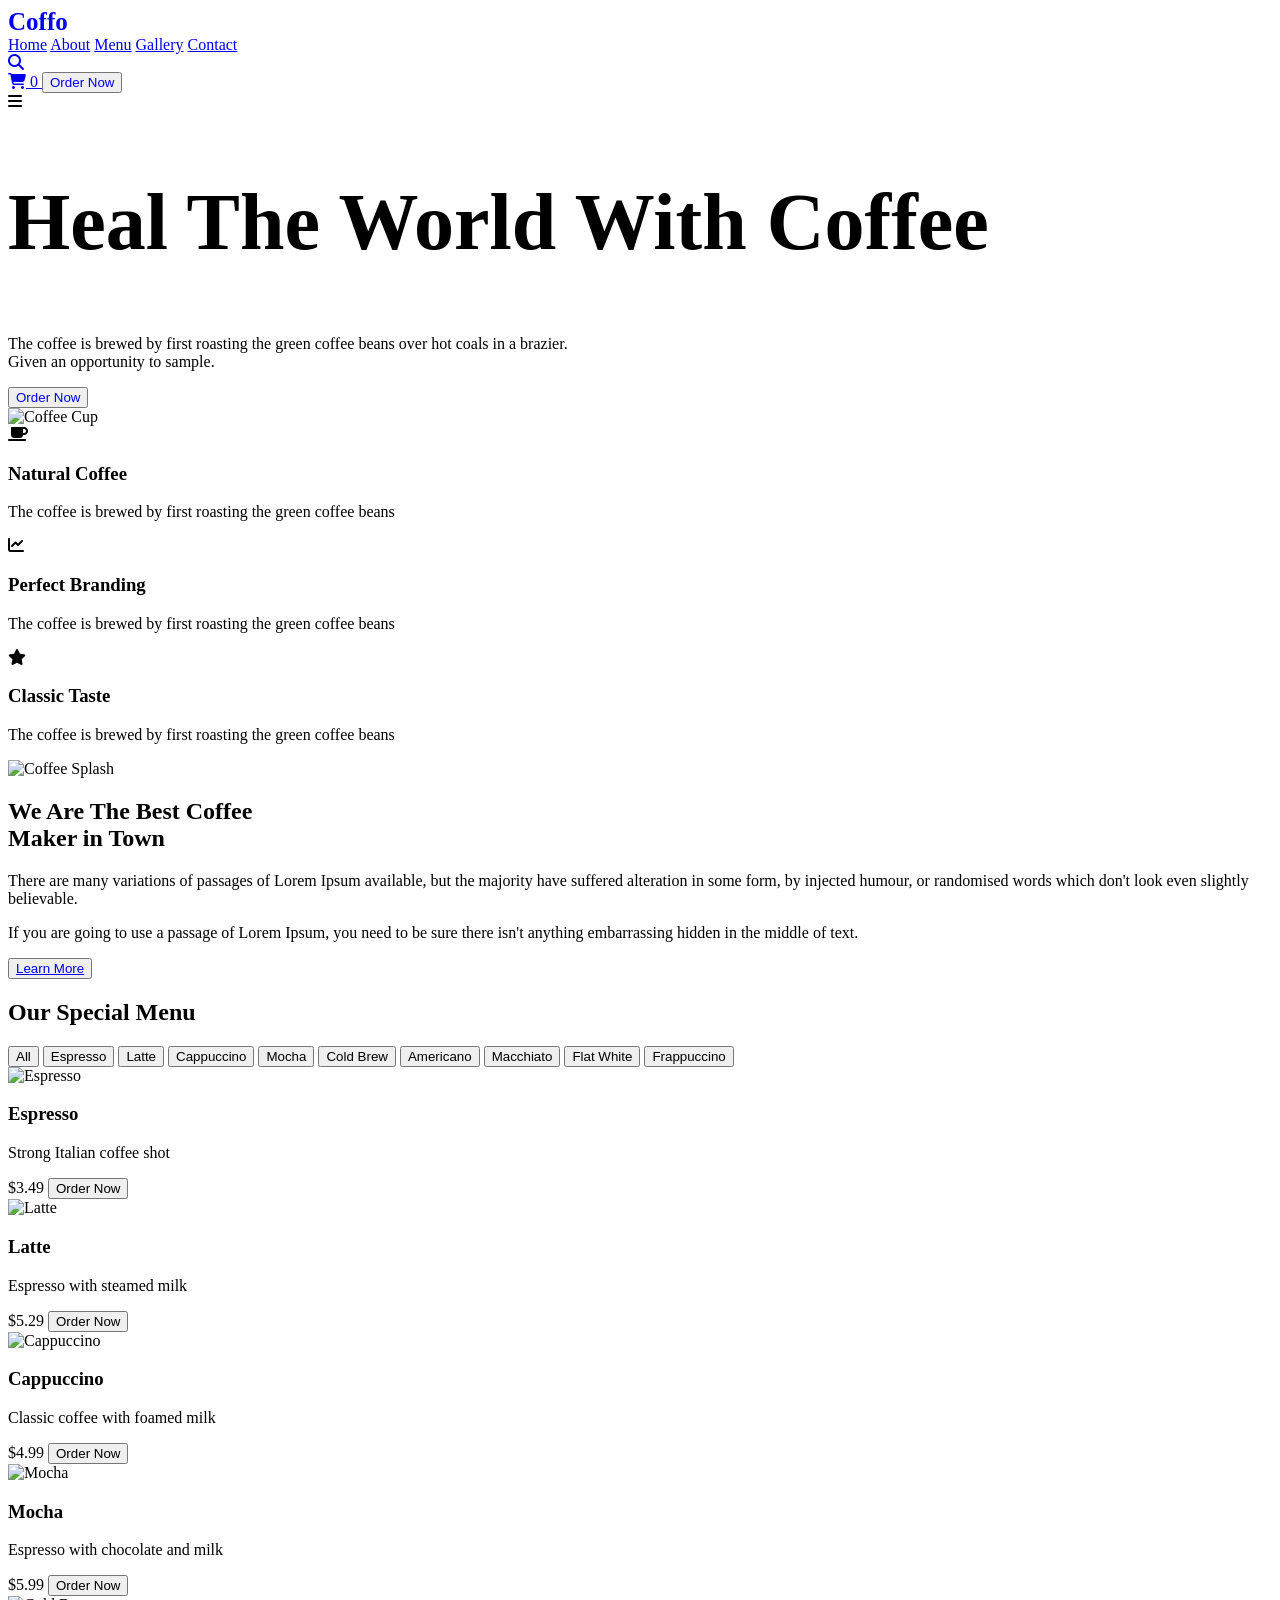
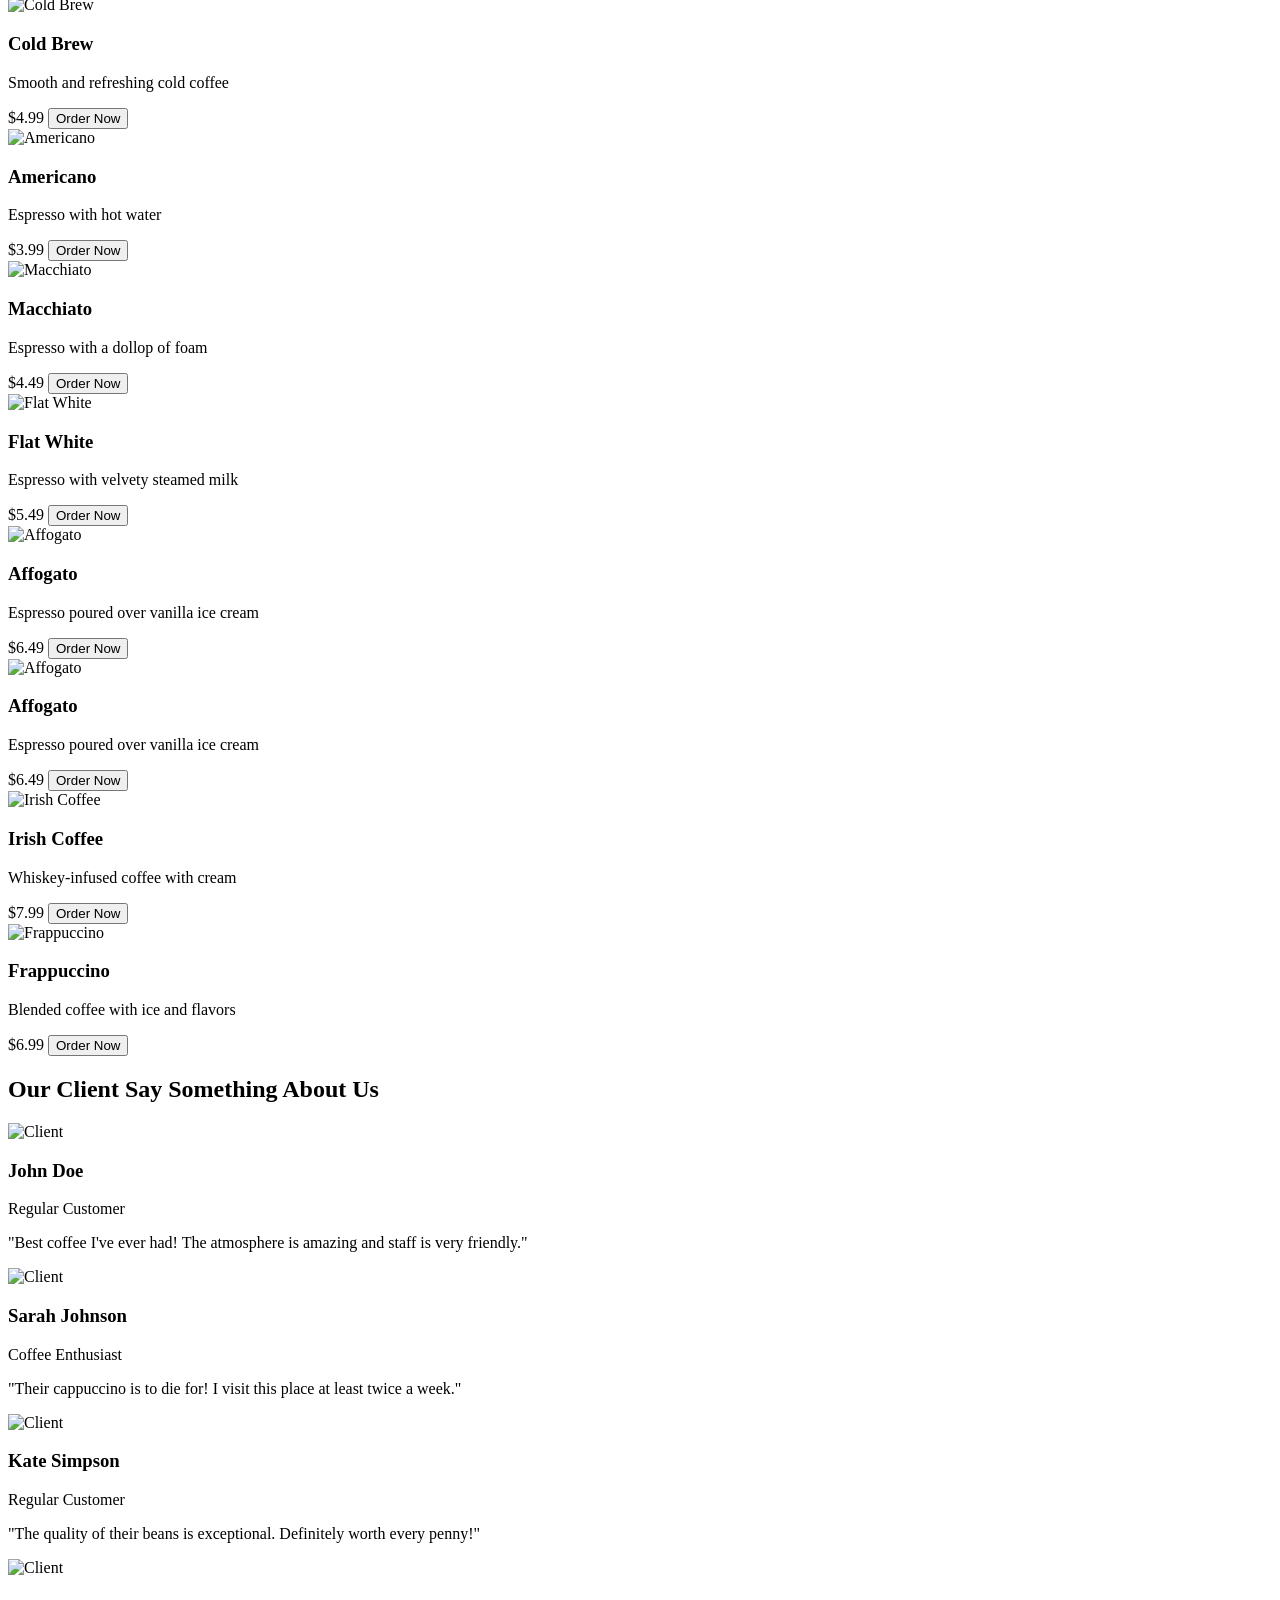
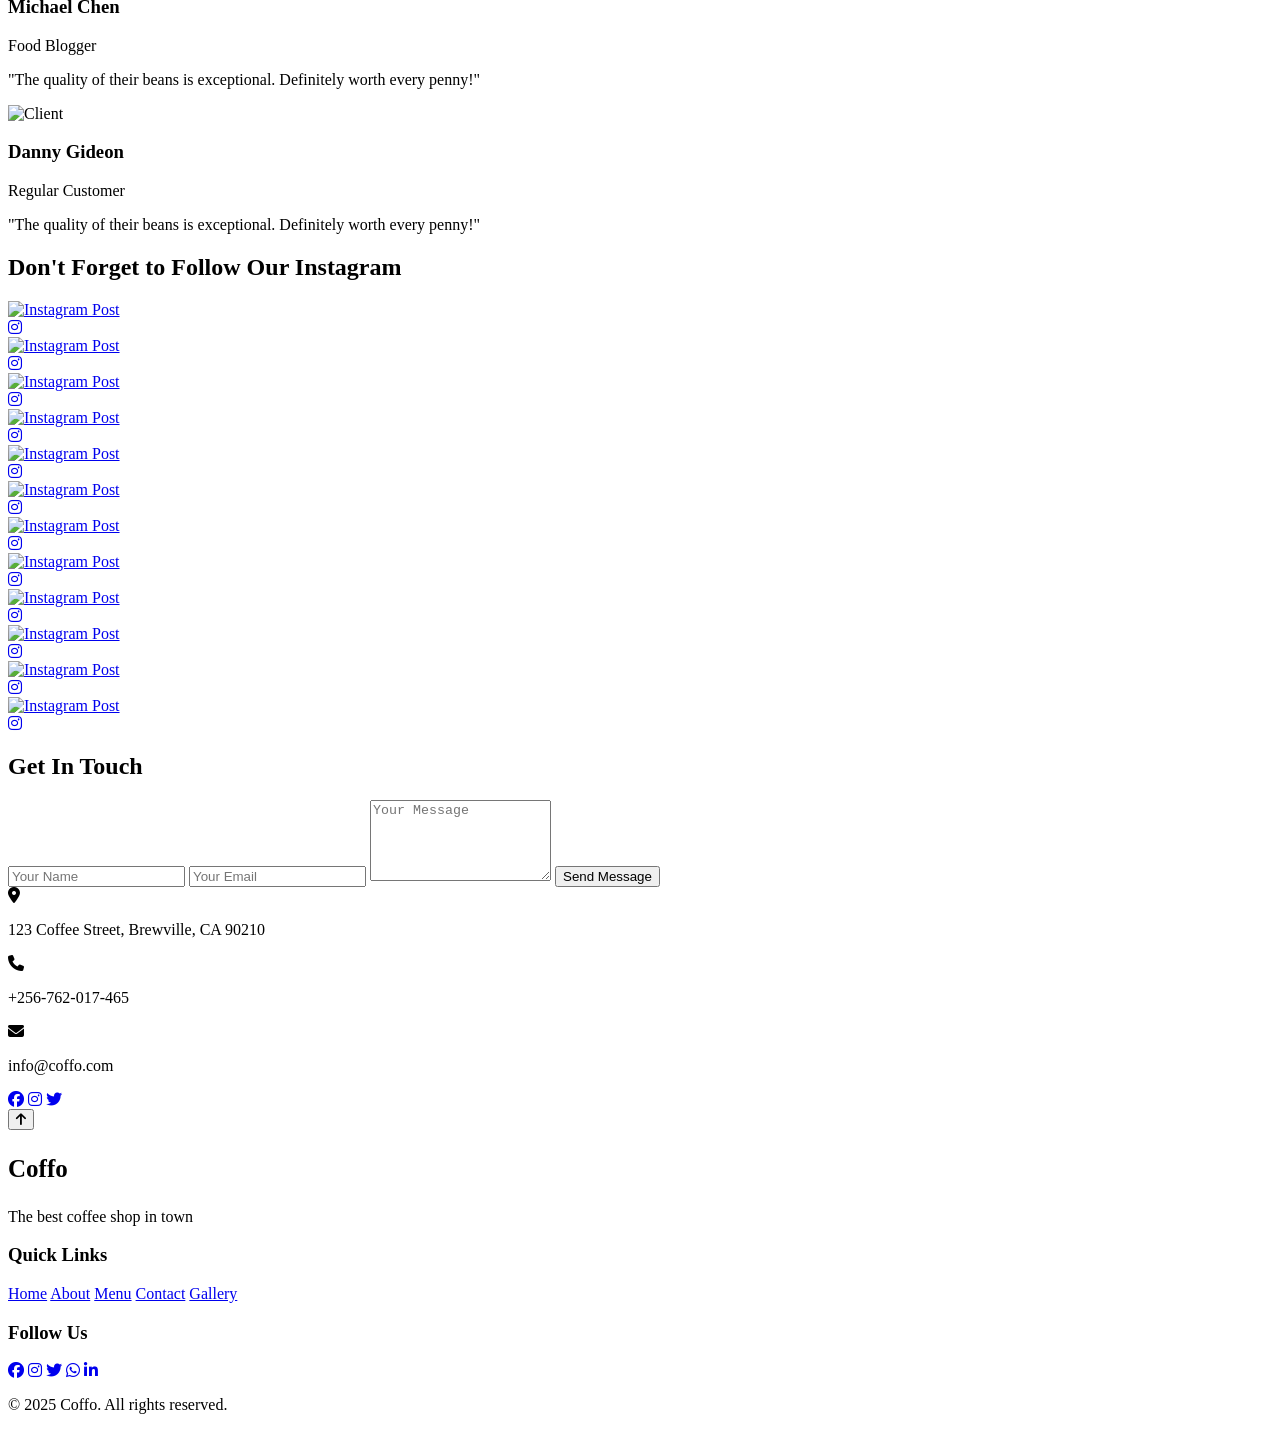
==== index.html @ 62b69f07 "Update Americano image source in index.html" ====
<!DOCTYPE html>
<html lang="en">
<head>
    <meta charset="UTF-8">
    <meta name="viewport" content="width=device-width, initial-scale=1.0">
    <title>Coffo</title>
    
    <!-- main styles -->
    <link rel="stylesheet" href="assets/css/coffee.css">

    <link rel="stylesheet" href="https://cdnjs.cloudflare.com/ajax/libs/font-awesome/6.4.0/css/all.min.css">
</head>
<body>
    <!-- Background Elements -->
    <div class="bg-wrapper">
        <div class="bg-overlay"></div>
        <div class="bg-image"></div>
    </div>

    <!-- Navigation -->
    <nav class="navbar">
        <div class="container">
            <div class="logo" style="color: var(--primary-color);">
                <a href="#home" style="text-decoration: none;"><span style="font-size: 25px; font-weight: bolder;">Coffo</span></a>
              </div>
          <div class="nav-links">
            <a href="#home" class="active">Home</a>
            <a href="about.html">About</a>
            <a href="#menu">Menu</a>
            <a href="gallery.html">Gallery</a>
            <a href="contact.html">Contact</a>
          </div>
          <div class="nav-icons">
            <div class="search-container">
              <input type="text" id="search-input" placeholder="Search coffee..." class="search-input" style="display: none;">
              <a href="#search" id="search-toggle"><i class="fas fa-search"></i></a>
            </div>
            <a href="carts.html" class="cart-icon">
              <i class="fas fa-shopping-cart"></i>
              <span id="cart-count">0</span>
            </a>
            <button><a href="#menu" style="text-decoration: none;">Order Now</a></button>
          </div>
          <div class="mobile-menu-btn">
            <i class="fas fa-bars"></i>
          </div>
        </div>
      </nav>

    <!-- Hero Section -->
    <section class="hero" id="home">
        <div class="container">
            <div class="hero-content">
                <h1 style="font-size: 5rem;"><span>Heal</span> The World With <span>Coffee</span></h1>
                <p>The coffee is brewed by first roasting the green coffee beans over hot coals in a brazier. <br> Given an <span>opportunity </span>to sample.</p>
                <button class="btn-primary"><a href="#menu" style="text-decoration: none;">Order Now</a></button>
            </div>
            <div class="hero-image">
                <img src="assets/img/—Pngtree—spilled coffee_15461506 (1).png" alt="Coffee Cup" class="main-coffee">
                <div class="leaf leaf-1"></div>
                <div class="leaf leaf-2"></div>
            </div>
        </div>
    </section>

    <!-- Features Section -->
    <section class="features">
        <div class="container">
            <div class="feature-grid">
                <div class="feature-card">
                    <div class="icon">
                        <i class="fas fa-coffee"></i>
                    </div>
                    <h3>Natural Coffee</h3>
                    <p>The coffee is brewed by first roasting the green coffee beans</p>
                </div>
                <div class="feature-card">
                    <div class="icon">
                        <i class="fas fa-chart-line"></i>
                    </div>
                    <h3>Perfect Branding</h3>
                    <p>The coffee is brewed by first roasting the green coffee beans</p>
                </div>
                <div class="feature-card">
                    <div class="icon">
                        <i class="fas fa-star"></i>
                    </div>
                    <h3>Classic Taste</h3>
                    <p>The coffee is brewed by first roasting the green coffee beans</p>
                </div>
            </div>
        </div>
    </section>

    <!-- About Section -->
    <section class="about" id="about">
        <div class="container">
            <div class="about-content">
                <div class="about-image">
                    <img src="https://images.unsplash.com/photo-1541167760496-1628856ab772?w=500&auto=format&fit=crop&q=60&ixlib=rb-4.0.3&ixid=M3wxMjA3fDB8MHxzZWFyY2h8MTJ8fGNvZmZlZXxlbnwwfHwwfHx8MA%3D%3D" alt="Coffee Splash" class="coffee-splash">
                </div>
                <div class="about-text">
                    <h2>We Are The <span>Best Coffee</span><br>Maker in Town</h2>
                    <p>There are many variations of passages of Lorem Ipsum available, but the majority have suffered alteration in some form, by injected humour, or randomised words which don't look even slightly believable.</p>
                    <p>If you are going to use a passage of Lorem Ipsum, you need to be sure there isn't anything embarrassing hidden in the middle of text.</p>
                    <button class="btn-primary"><a href="about.html">Learn More</a></button>
                </div>
            </div>
        </div>
    </section>

<!-- Menu Section -->
<section class="menu" id="menu">
    <div class="container">
      <h2>Our Special Menu</h2>
      <!-- Filter Buttons -->
      <div class="filter-buttons">
        <button class="btn-primary active" data-filter="all">All</button>
        <button class="btn-primary" data-filter="espresso">Espresso</button>
        <button class="btn-primary" data-filter="latte">Latte</button>
        <button class="btn-primary" data-filter="cappuccino">Cappuccino</button>
        <button class="btn-primary" data-filter="mocha">Mocha</button>
        <button class="btn-primary" data-filter="cold-brew">Cold Brew</button>
        <button class="btn-primary" data-filter="americano">Americano</button>
        <button class="btn-primary" data-filter="macchiato">Macchiato</button>
        <button class="btn-primary" data-filter="flat-white">Flat White</button>
        <button class="btn-primary" data-filter="frappuccino">Frappuccino</button>
      </div>
      <!-- Menu Grid -->
      <div class="menu-grid">
        <!-- Espresso -->
        <div class="menu-item" data-category="espresso">
          <div class="menu-item-image">
            <img src="https://images.unsplash.com/photo-1572442388796-11668a67e53d?ixlib=rb-4.0.3&ixid=M3wxMjA3fDB8MHxwaG90by1wYWdlfHx8fGVufDB8fHx8fA%3D%3D&auto=format&fit=crop&w=635&q=80" alt="Espresso">
          </div>
          <div class="menu-info">
            <h3>Espresso</h3>
            <p>Strong Italian coffee shot</p>
            <span class="price">$3.49</span>
            <button class="btn-primary order-btn">Order Now</button>
          </div>
        </div>
        <!-- Latte -->
        <div class="menu-item" data-category="latte">
          <div class="menu-item-image">
            <img src="https://images.unsplash.com/photo-1534778101976-62847782c213?ixlib=rb-4.0.3&ixid=M3wxMjA3fDB8MHxwaG90by1wYWdlfHx8fGVufDB8fHx8fA%3D%3D&auto=format&fit=crop&w=687&q=80" alt="Latte">
          </div>
          <div class="menu-info">
            <h3>Latte</h3>
            <p>Espresso with steamed milk</p>
            <span class="price">$5.29</span>
            <button class="btn-primary order-btn">Order Now</button>
          </div>
        </div>
        <!-- Cappuccino -->
        <div class="menu-item" data-category="cappuccino">
          <div class="menu-item-image">
            <img src="https://images.unsplash.com/photo-1514432324607-a09d9b4aefdd?ixlib=rb-4.0.3&ixid=M3wxMjA3fDB8MHxwaG90by1wYWdlfHx8fGVufDB8fHx8fA%3D%3D&auto=format&fit=crop&w=687&q=80" alt="Cappuccino">
          </div>
          <div class="menu-info">
            <h3>Cappuccino</h3>
            <p>Classic coffee with foamed milk</p>
            <span class="price">$4.99</span>
            <button class="btn-primary order-btn">Order Now</button>
          </div>
        </div>
        <!-- Mocha -->
        <div class="menu-item" data-category="mocha">
          <div class="menu-item-image">
            <img src="https://www.espressomykitchen.com/wp-content/uploads/2024/10/espresso-my-kitchen-mexican-mocha-hot-chocolate-1.jpg" alt="Mocha">
          </div>
          <div class="menu-info">
            <h3>Mocha</h3>
            <p>Espresso with chocolate and milk</p>
            <span class="price">$5.99</span>
            <button class="btn-primary order-btn">Order Now</button>
          </div>
        </div>
        <!-- Cold Brew -->
        <div class="menu-item" data-category="cold-brew">
          <div class="menu-item-image">
            <img src="https://missourigirlhome.com/wp-content/uploads/2021/05/homemade-cold-brew-coffee-with-cream.jpg" alt="Cold Brew">
          </div>
          <div class="menu-info">
            <h3>Cold Brew</h3>
            <p>Smooth and refreshing cold coffee</p>
            <span class="price">$4.99</span>
            <button class="btn-primary order-btn">Order Now</button>
          </div>
        </div>
        <!-- Americano -->
        <div class="menu-item" data-category="americano">
          <div class="menu-item-image">
            <img src="https://cafe007.lk/wp-content/uploads/2025/08/americano.jpg" alt="Americano">
          </div>
          <div class="menu-info">
            <h3>Americano</h3>
            <p>Espresso with hot water</p>
            <span class="price">$3.99</span>
            <button class="btn-primary order-btn">Order Now</button>
          </div>
        </div>
        <!-- Macchiato -->
        <div class="menu-item" data-category="macchiato">
          <div class="menu-item-image">
            <img src="https://131580232.cdn6.editmysite.com/uploads/1/3/1/5/131580232/PD6BHKOV5IMVA5RHLPDI4KFP.jpeg" alt="Macchiato">
          </div>
          <div class="menu-info">
            <h3>Macchiato</h3>
            <p>Espresso with a dollop of foam</p>
            <span class="price">$4.49</span>
            <button class="btn-primary order-btn">Order Now</button>
          </div>
        </div>
        <!-- Flat White -->
        <div class="menu-item" data-category="flat-white">
          <div class="menu-item-image">
            <img src="https://images.immediate.co.uk/production/volatile/sites/30/2020/08/flat-white-d8ada0f.jpg" alt="Flat White">
          </div>
          <div class="menu-info">
            <h3>Flat White</h3>
            <p>Espresso with velvety steamed milk</p>
            <span class="price">$5.49</span>
            <button class="btn-primary order-btn">Order Now</button>
          </div>
        </div>
        <!-- Affogato -->
        <div class="menu-item" data-category="frappuccino">
          <div class="menu-item-image">
            <img src="https://www.thespruceeats.com/thmb/5PcCBEaUd1U1eFxfcKKPLVnZzfA=/1500x0/filters:no_upscale():max_bytes(150000):strip_icc()/affogato-4776668-hero-08-40d7a68d12ba46f48eaea3c43aba715c.jpg" alt="Affogato">
          </div>
          <div class="menu-info">
            <h3>Affogato</h3>
            <p>Espresso poured over vanilla ice cream</p>
            <span class="price">$6.49</span>
            <button class="btn-primary order-btn">Order Now</button>
          </div>
        </div>
        <div class="menu-item" data-category="cappuccino">
          <div class="menu-item-image">
            <img src="https://www.thespruceeats.com/thmb/5PcCBEaUd1U1eFxfcKKPLVnZzfA=/1500x0/filters:no_upscale():max_bytes(150000):strip_icc()/affogato-4776668-hero-08-40d7a68d12ba46f48eaea3c43aba715c.jpg" alt="Affogato">
          </div>
          <div class="menu-info">
            <h3>Affogato</h3>
            <p>Espresso poured over vanilla ice cream</p>
            <span class="price">$6.49</span>
            <button class="btn-primary order-btn">Order Now</button>
          </div>
        </div>
        <!-- Irish Coffee -->
        <div class="menu-item" data-category="latte">
          <div class="menu-item-image">
            <img src="https://espressocoffeeguide.com/wp-content/uploads/2022/08/baileys-irish-coffee-500x500.jpg" alt="Irish Coffee">
          </div>
          <div class="menu-info">
            <h3>Irish Coffee</h3>
            <p>Whiskey-infused coffee with cream</p>
            <span class="price">$7.99</span>
            <button class="btn-primary order-btn">Order Now</button>
          </div>
        </div>
        <!-- Frappuccino -->
        <div class="menu-item" data-category="frappuccino">
          <div class="menu-item-image">
            <img src="https://www.coffeefriend.co.uk/app/uploads/2021/01/Frappe-virselis.jpg" alt="Frappuccino">
          </div>
          <div class="menu-info">
            <h3>Frappuccino</h3>
            <p>Blended coffee with ice and flavors</p>
            <span class="price">$6.99</span>
            <button class="btn-primary order-btn">Order Now</button>
          </div>
        </div>
      </div>
    </div>
  </section>

    <!-- Testimonials Section -->
    <section class="testimonials" id="testimonials">
        <div class="container">
            <h2>Our Client Say Something About Us</h2>
            <div class="testimonial-slider">
                <div class="testimonial-card">
                    <img src="https://randomuser.me/api/portraits/men/1.jpg" alt="Client">
                    <h3>John Doe</h3>
                    <p class="role">Regular Customer</p>
                    <p class="review">"Best coffee I've ever had! The atmosphere is amazing and staff is very friendly."</p>
                </div>
                <div class="testimonial-card">
                    <img src="https://randomuser.me/api/portraits/women/1.jpg" alt="Client">
                    <h3>Sarah Johnson</h3>
                    <p class="role">Coffee Enthusiast</p>
                    <p class="review">"Their cappuccino is to die for! I visit this place at least twice a week."</p>
                </div>
                <div class="testimonial-card">
                    <img src="assets/img/Download_premium_png_of_PNG_Young_black_business_woman_photo_photography_electronics_by_Ratcharin_Noiruksa_about_png__face__person__laptop__and_adult_14720696-removebg-preview.png" alt="Client">
                    <h3>Kate Simpson</h3>
                    <p class="role">Regular Customer</p>
                    <p class="review">"The quality of their beans is exceptional. Definitely worth every penny!"</p>
                </div>
                <div class="testimonial-card">
                    <img src="https://randomuser.me/api/portraits/men/2.jpg" alt="Client">
                    <h3>Michael Chen</h3>
                    <p class="role">Food Blogger</p>
                    <p class="review">"The quality of their beans is exceptional. Definitely worth every penny!"</p>
                </div>
                <div class="testimonial-card">
                    <img src="https://randomuser.me/api/portraits/men/2.jpg" alt="Client">
                    <h3>Danny Gideon</h3>
                    <p class="role">Regular Customer</p>
                    <p class="review">"The quality of their beans is exceptional. Definitely worth every penny!"</p>
                </div>
            </div>
            <div class="testimonial-dots">
                <span class="dot active"></span>
                <span class="dot"></span>
                <span class="dot"></span>
            </div>
        </div>
    </section>

    <!-- Instagram Feed -->
    <section class="instagram" id="gallery">
        <div class="container">
            <h2>Don't Forget to Follow Our Instagram</h2>
            <div class="parent">
                <a href="#" class="instagram-item">
                    <img src="https://images.unsplash.com/photo-1442512595331-e89e73853f31?ixlib=rb-4.0.3&ixid=M3wxMjA3fDB8MHxwaG90by1wYWdlfHx8fGVufDB8fHx8fA%3D%3D&auto=format&fit=crop&w=1470&q=80" alt="Instagram Post">
                    <div class="overlay">
                        <i class="fab fa-instagram"></i>
                    </div>
                </a>
                <a href="#" class="instagram-item">
                    <img src="https://images.unsplash.com/photo-1498804103079-a6351b050096?ixlib=rb-4.0.3&ixid=M3wxMjA3fDB8MHxwaG90by1wYWdlfHx8fGVufDB8fHx8fA%3D%3D&auto=format&fit=crop&w=687&q=80" alt="Instagram Post">
                    <div class="overlay">
                        <i class="fab fa-instagram"></i>
                    </div>
                </a>
                <a href="#" class="instagram-item">
                    <img src="https://images.unsplash.com/photo-1498804103079-a6351b050096?ixlib=rb-4.0.3&ixid=M3wxMjA3fDB8MHxwaG90by1wYWdlfHx8fGVufDB8fHx8fA%3D%3D&auto=format&fit=crop&w=687&q=80" alt="Instagram Post">
                    <div class="overlay">
                        <i class="fab fa-instagram"></i>
                    </div>
                </a>
                <a href="#" class="instagram-item">
                    <img src="https://images.unsplash.com/photo-1498804103079-a6351b050096?ixlib=rb-4.0.3&ixid=M3wxMjA3fDB8MHxwaG90by1wYWdlfHx8fGVufDB8fHx8fA%3D%3D&auto=format&fit=crop&w=687&q=80" alt="Instagram Post">
                    <div class="overlay">
                        <i class="fab fa-instagram"></i>
                    </div>
                </a>
                <a href="#" class="instagram-item">
                    <img src="https://images.unsplash.com/photo-1509042239860-f550ce710b93?ixlib=rb-4.0.3&ixid=M3wxMjA3fDB8MHxwaG90by1wYWdlfHx8fGVufDB8fHx8fA%3D%3D&auto=format&fit=crop&w=687&q=80" alt="Instagram Post">
                    <div class="overlay">
                        <i class="fab fa-instagram"></i>
                    </div>
                </a>
                <a href="#" class="instagram-item">
                    <img src="https://images.unsplash.com/photo-1511537190424-bbbab87ac5eb?ixlib=rb-4.0.3&ixid=M3wxMjA3fDB8MHxwaG90by1wYWdlfHx8fGVufDB8fHx8fA%3D%3D&auto=format&fit=crop&w=1470&q=80" alt="Instagram Post">
                    <div class="overlay">
                        <i class="fab fa-instagram"></i>
                    </div>
                </a>
                <a href="#" class="instagram-item">
                    <img src="https://images.unsplash.com/photo-1501747315-124a0eaca060?ixlib=rb-4.0.3&ixid=M3wxMjA3fDB8MHxwaG90by1wYWdlfHx8fGVufDB8fHx8fA%3D%3D&auto=format&fit=crop&w=687&q=80" alt="Instagram Post">
                    <div class="overlay">
                        <i class="fab fa-instagram"></i>
                    </div>
                </a>
                <a href="#" class="instagram-item">
                    <img src="https://images.unsplash.com/photo-1501747315-124a0eaca060?ixlib=rb-4.0.3&ixid=M3wxMjA3fDB8MHxwaG90by1wYWdlfHx8fGVufDB8fHx8fA%3D%3D&auto=format&fit=crop&w=687&q=80" alt="Instagram Post">
                    <div class="overlay">
                        <i class="fab fa-instagram"></i>
                    </div>
                </a>
                <a href="#" class="instagram-item">
                    <img src="https://images.unsplash.com/photo-1501747315-124a0eaca060?ixlib=rb-4.0.3&ixid=M3wxMjA3fDB8MHxwaG90by1wYWdlfHx8fGVufDB8fHx8fA%3D%3D&auto=format&fit=crop&w=687&q=80" alt="Instagram Post">
                    <div class="overlay">
                        <i class="fab fa-instagram"></i>
                    </div>
                </a>
                <a href="#" class="instagram-item">
                    <img src="https://images.unsplash.com/photo-1501747315-124a0eaca060?ixlib=rb-4.0.3&ixid=M3wxMjA3fDB8MHxwaG90by1wYWdlfHx8fGVufDB8fHx8fA%3D%3D&auto=format&fit=crop&w=687&q=80" alt="Instagram Post">
                    <div class="overlay">
                        <i class="fab fa-instagram"></i>
                    </div>
                </a>
                <a href="#" class="instagram-item">
                    <img src="https://images.unsplash.com/photo-1495474472287-4d71bcdd2085?ixlib=rb-4.0.3&ixid=M3wxMjA3fDB8MHxwaG90by1wYWdlfHx8fGVufDB8fHx8fA%3D%3D&auto=format&fit=crop&w=1470&q=80" alt="Instagram Post">
                    <div class="overlay">
                        <i class="fab fa-instagram"></i>
                    </div>
                </a>
                <a href="#" class="instagram-item">
                    <img src="https://images.unsplash.com/photo-1495474472287-4d71bcdd2085?ixlib=rb-4.0.3&ixid=M3wxMjA3fDB8MHxwaG90by1wYWdlfHx8fGVufDB8fHx8fA%3D%3D&auto=format&fit=crop&w=1470&q=80" alt="Instagram Post">
                    <div class="overlay">
                        <i class="fab fa-instagram"></i>
                    </div>
                </a>
            </div>
        </div>
    </section>

    <!-- Contact Section -->
    <section class="contact" id="contact">
        <div class="container">
            <h2>Get In Touch</h2>
            <div class="contact-content">
                <div class="contact-form">
                    <form>
                        <input type="text" placeholder="Your Name" required>
                        <input type="email" placeholder="Your Email" required>
                        <textarea placeholder="Your Message" rows="5" required></textarea>
                        <button type="submit" class="btn-primary">Send Message</button>
                    </form>
                </div>
                <div class="contact-info">
                    <div class="info-item">
                        <i class="fas fa-map-marker-alt"></i>
                        <p>123 Coffee Street, Brewville, CA 90210</p>
                    </div>
                    <div class="info-item">
                        <i class="fas fa-phone"></i>
                        <p>+256-762-017-465</p>
                    </div>
                    <div class="info-item">
                        <i class="fas fa-envelope"></i>
                        <p>info@coffo.com</p>
                    </div>
                    <div class="social-links">
                        <a href="#"><i class="fab fa-facebook"></i></a>
                        <a href="#"><i class="fab fa-instagram"></i></a>
                        <a href="#"><i class="fab fa-twitter"></i></a>
                    </div>
                </div>
            </div>
        </div>
    </section>

    <!-- Go to Top Button -->
    <button id="go-to-top" title="Go to top">
    <i class="fas fa-arrow-up"></i>
    </button>

    <!-- Footer -->
    <footer class="footer">
        <div class="container">
            <div class="footer-content">
                <div class="footer-logo">
                    <p style="font-size: 25px; font-weight: 700;"><span>Coffo</span></p>
                    <p>The best coffee shop in town</p>
                </div>
                <div class="footer-links">
                    <h3>Quick Links</h3>
                    <a href="#home">Home</a>
                    <a href="about.html">About</a>
                    <a href="#menu">Menu</a>
                    <a href="contact.html">Contact</a>
                    <a href="gallery.html">Gallery</a>
                </div>
                <div class="footer-social">
                    <h3>Follow Us</h3>
                    <div class="social-icons">
                      <a href="#"><i class="fab fa-facebook"></i></a>
                      <a href="#"><i class="fab fa-instagram"></i></a>
                      <a href="#"><i class="fab fa-twitter"></i></a>
                      <a href="#"><i class="fab fa-whatsapp"></i></a>
                      <a href="#"><i class="fab fa-linkedin-in"></i></a>
                    </div>
                </div>
            </div>
            <div class="footer-bottom">
                <p>&copy; 2025 Coffo. All rights reserved.</p>
            </div>
        </div>
    </footer>

<script src="assets/js/coffee.js"></script>
</body>
</html>
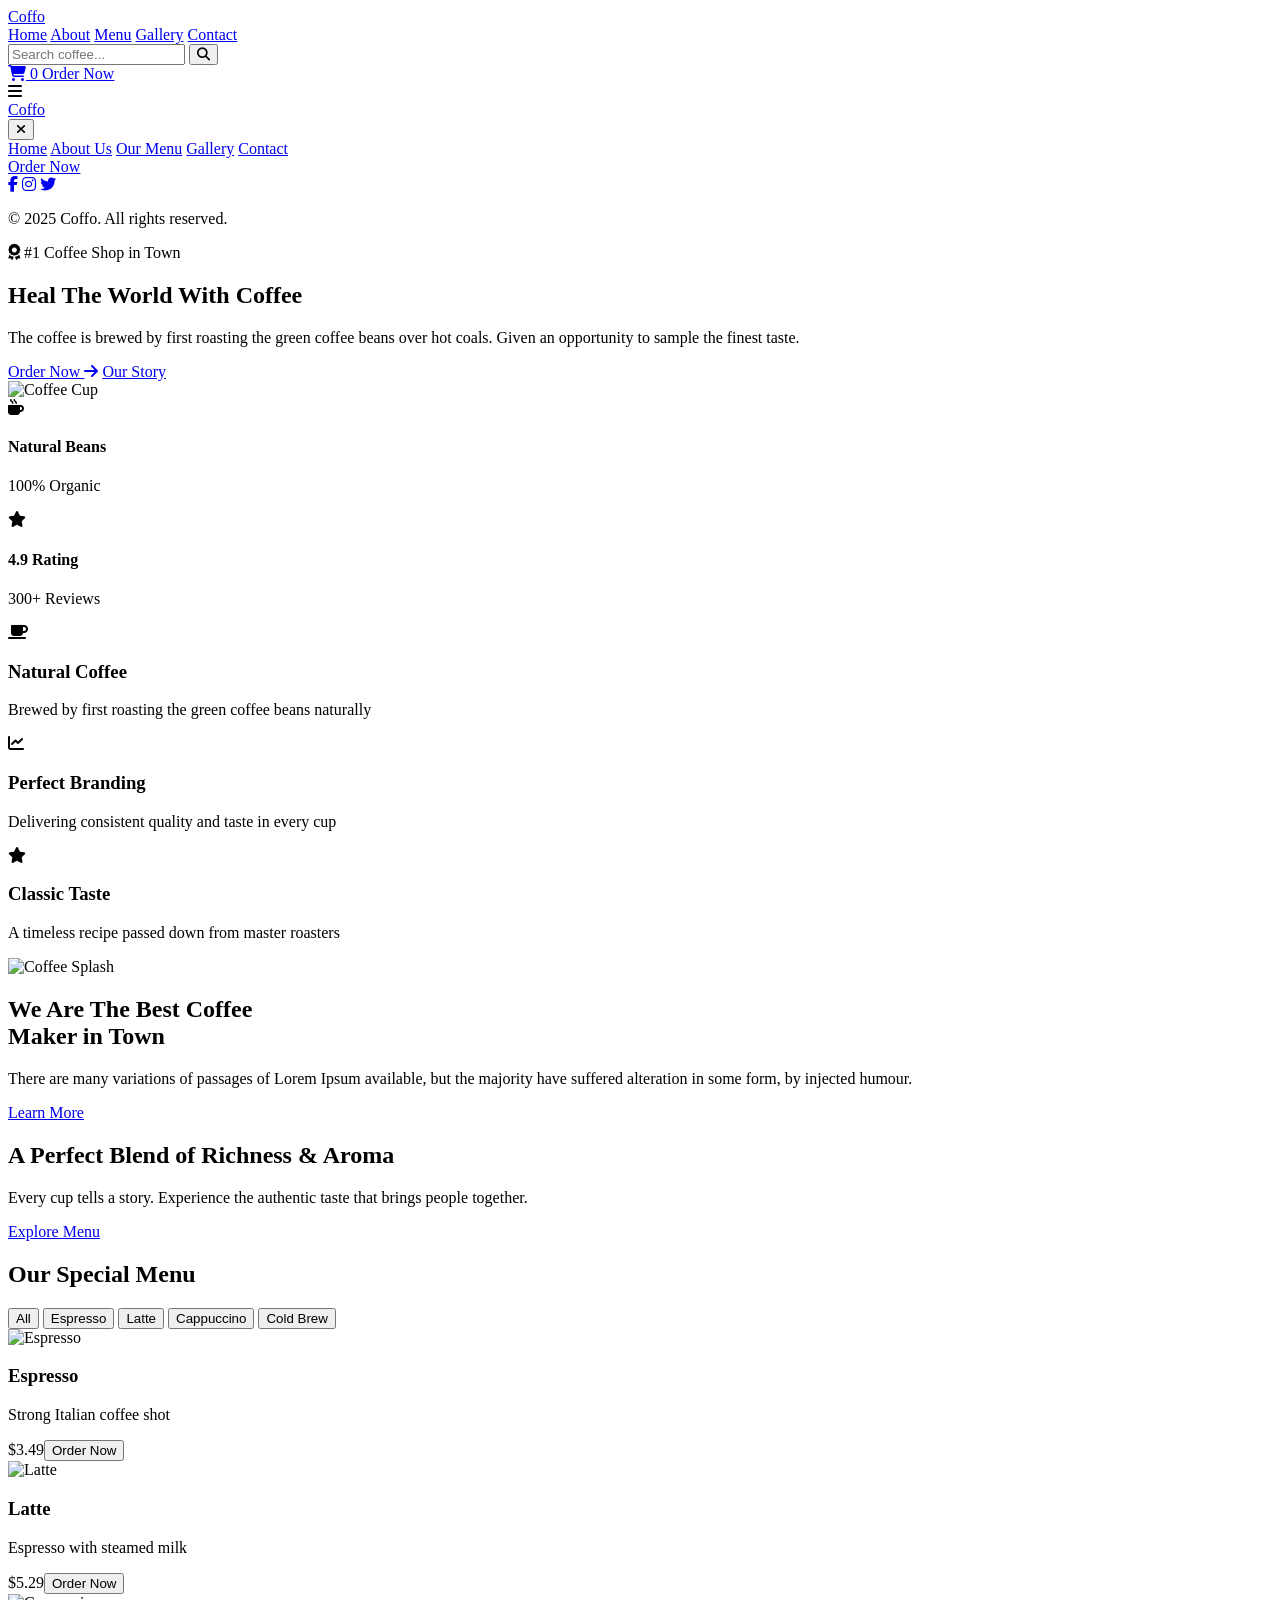
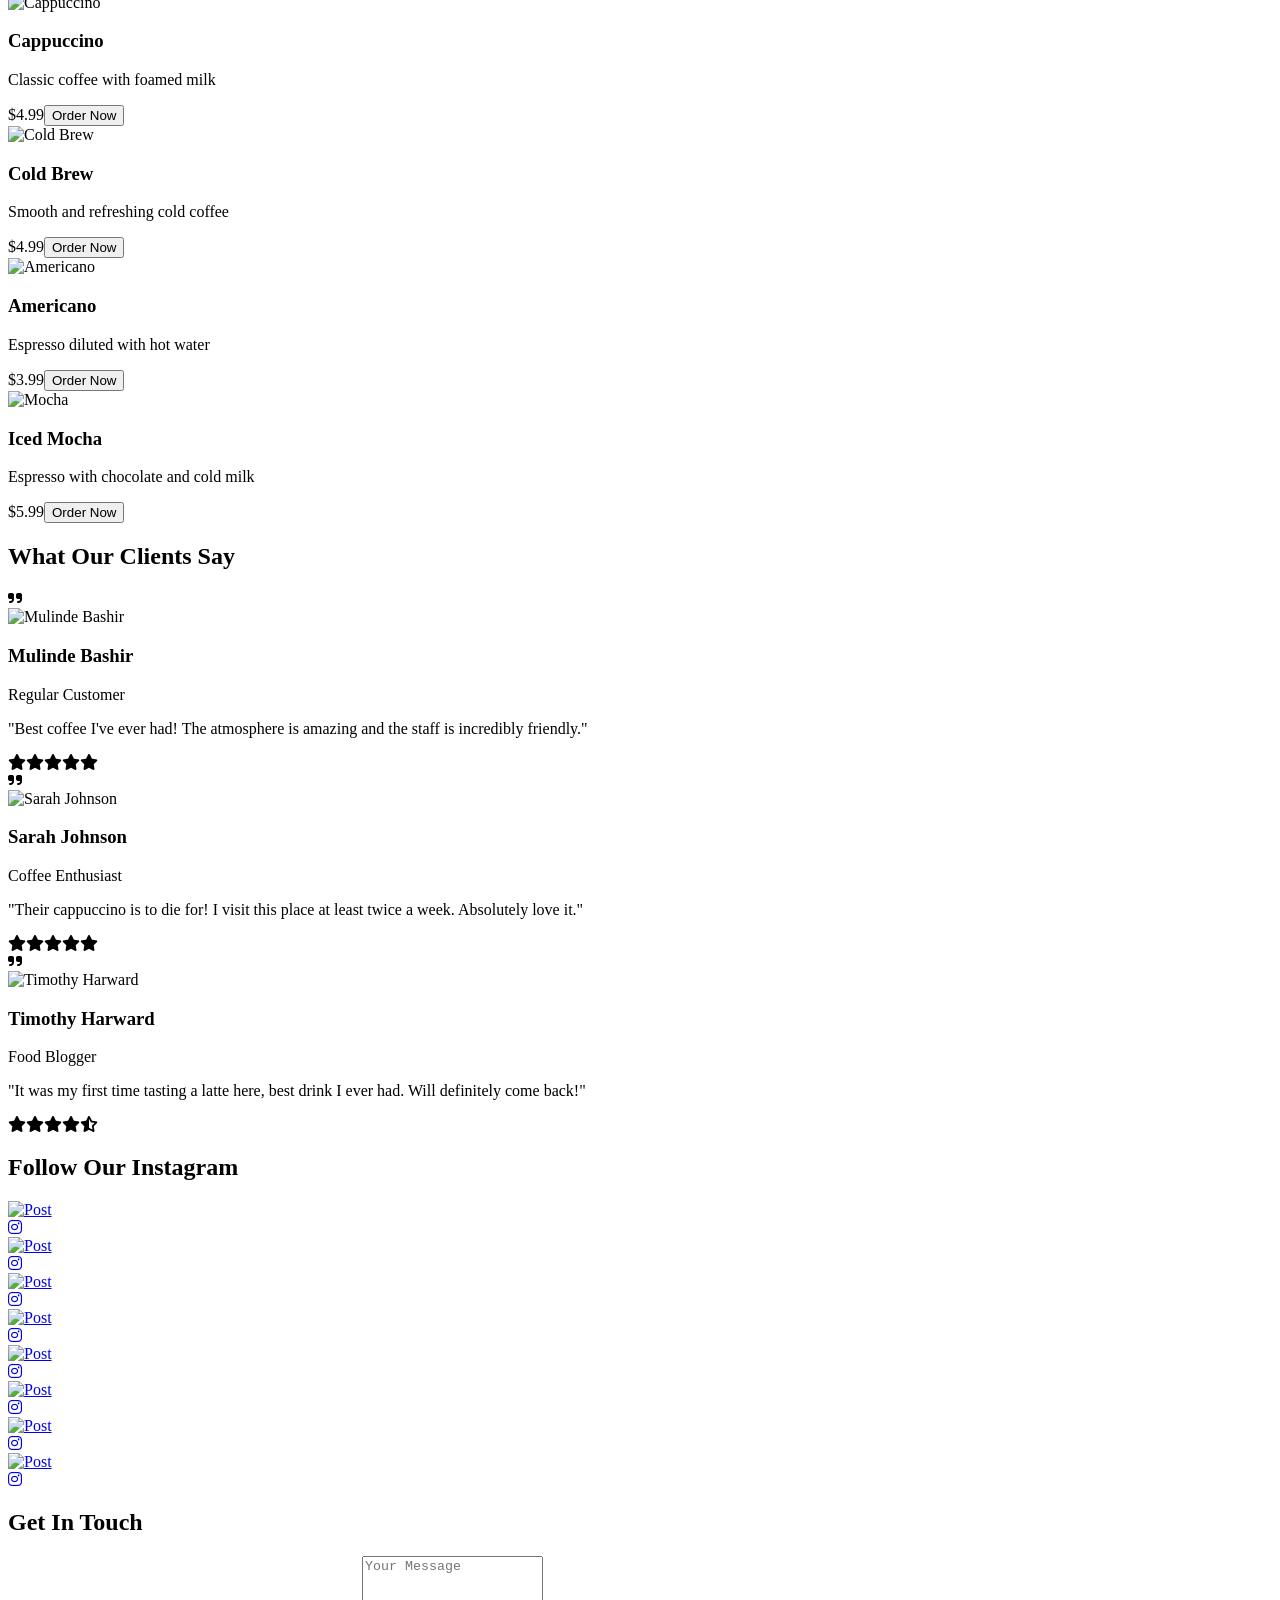
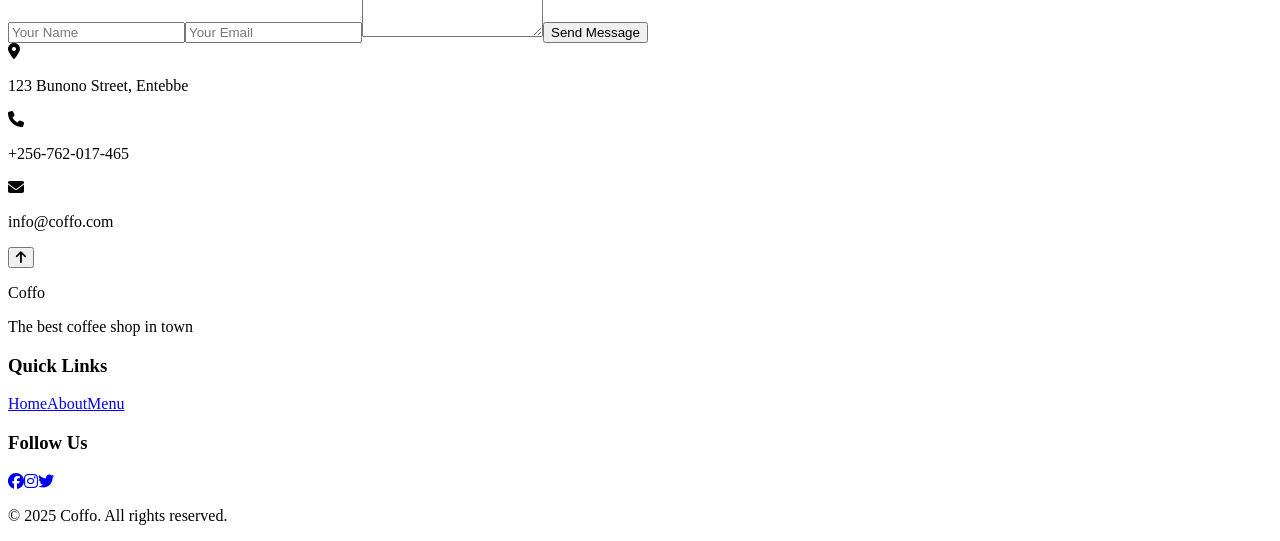
==== commit 9743831a: "Update index.html" ====
--- a/index.html
+++ b/index.html
@@ -3,62 +3,95 @@
 <head>
     <meta charset="UTF-8">
     <meta name="viewport" content="width=device-width, initial-scale=1.0">
-    <title>Coffo</title>
-    
-    <!-- main styles -->
+    <title>Coffo - Premium Artisan Coffee</title>
+    <link rel="shortcut icon" href="/assets/img/—Pngtree—spilled coffee_15461506 (1).webp" type="image/x-icon">
+    <link rel="stylesheet" href="https://cdnjs.cloudflare.com/ajax/libs/font-awesome/6.4.0/css/all.min.css">
+    <link href="https://fonts.googleapis.com/css2?family=Playfair+Display:wght@400;700&family=Poppins:wght@300;400;500;600;700&display=swap" rel="stylesheet">
     <link rel="stylesheet" href="assets/css/coffee.css">
-
-    <link rel="stylesheet" href="https://cdnjs.cloudflare.com/ajax/libs/font-awesome/6.4.0/css/all.min.css">
 </head>
 <body>
-    <!-- Background Elements -->
-    <div class="bg-wrapper">
-        <div class="bg-overlay"></div>
-        <div class="bg-image"></div>
+    <!-- Navigation -->
+    <nav class="navbar" id="navbar">
+        <div class="container">
+            <div class="logo">
+                <a href="index.html">Coffo</a>
+            </div>
+            <div class="nav-links" id="nav-links">
+                <a href="#home" class="active">Home</a>
+                <a href="about.html">About</a>
+                <a href="#menu">Menu</a>
+                <a href="gallery.html">Gallery</a>
+                <a href="contact.html">Contact</a>
+            </div>
+            <div class="nav-icons" id="nav-icons">
+                <div class="search-container">
+                    <input type="text" id="search-input" placeholder="Search coffee..." class="search-input">
+                    <button id="search-toggle"><i class="fas fa-search"></i></button>
+                </div>
+                <a href="carts.html" class="cart-icon" id="cart-icon">
+                    <i class="fas fa-shopping-cart"></i>
+                    <span id="cart-count">0</span>
+                </a>
+                <a href="#menu" class="btn-primary nav-order-btn">Order Now</a>
+            </div>
+            <div class="mobile-menu-btn" id="mobile-menu-btn">
+                <i class="fas fa-bars"></i>
+            </div>
+        </div>
+    </nav>
+
+    <!-- Mobile Sidebar Menu -->
+    <div class="mobile-overlay" id="mobile-overlay"></div>
+    <div class="mobile-sidebar" id="mobile-sidebar">
+        <div class="sidebar-header">
+            <div class="logo"><a href="index.html">Coffo</a></div>
+            <button class="sidebar-close" id="sidebar-close"><i class="fas fa-times"></i></button>
+        </div>
+        <div class="sidebar-nav">
+            <a href="#home" class="sidebar-link">Home</a>
+            <a href="about.html" class="sidebar-link">About Us</a>
+            <a href="#menu" class="sidebar-link">Our Menu</a>
+            <a href="gallery.html" class="sidebar-link">Gallery</a>
+            <a href="contact.html" class="sidebar-link">Contact</a>
+        </div>
+        <div class="sidebar-footer">
+            <a href="#menu" class="btn-primary sidebar-order-btn">Order Now</a>
+            <div class="sidebar-socials">
+                <a href="#"><i class="fab fa-facebook-f"></i></a>
+                <a href="#"><i class="fab fa-instagram"></i></a>
+                <a href="#"><i class="fab fa-twitter"></i></a>
+            </div>
+            <p>© 2025 Coffo. All rights reserved.</p>
+        </div>
     </div>
-
-    <!-- Navigation -->
-    <nav class="navbar">
-        <div class="container">
-            <div class="logo" style="color: var(--primary-color);">
-                <a href="#home" style="text-decoration: none;"><span style="font-size: 25px; font-weight: bolder;">Coffo</span></a>
-              </div>
-          <div class="nav-links">
-            <a href="#home" class="active">Home</a>
-            <a href="about.html">About</a>
-            <a href="#menu">Menu</a>
-            <a href="gallery.html">Gallery</a>
-            <a href="contact.html">Contact</a>
-          </div>
-          <div class="nav-icons">
-            <div class="search-container">
-              <input type="text" id="search-input" placeholder="Search coffee..." class="search-input" style="display: none;">
-              <a href="#search" id="search-toggle"><i class="fas fa-search"></i></a>
-            </div>
-            <a href="carts.html" class="cart-icon">
-              <i class="fas fa-shopping-cart"></i>
-              <span id="cart-count">0</span>
-            </a>
-            <button><a href="#menu" style="text-decoration: none;">Order Now</a></button>
-          </div>
-          <div class="mobile-menu-btn">
-            <i class="fas fa-bars"></i>
-          </div>
-        </div>
-      </nav>
 
     <!-- Hero Section -->
     <section class="hero" id="home">
+        <div class="hero-glow"></div>
         <div class="container">
             <div class="hero-content">
-                <h1 style="font-size: 5rem;"><span>Heal</span> The World With <span>Coffee</span></h1>
-                <p>The coffee is brewed by first roasting the green coffee beans over hot coals in a brazier. <br> Given an <span>opportunity </span>to sample.</p>
-                <button class="btn-primary"><a href="#menu" style="text-decoration: none;">Order Now</a></button>
-            </div>
-            <div class="hero-image">
-                <img src="assets/img/—Pngtree—spilled coffee_15461506 (1).png" alt="Coffee Cup" class="main-coffee">
-                <div class="leaf leaf-1"></div>
-                <div class="leaf leaf-2"></div>
+                <div class="hero-badge animate-on-scroll">
+                    <i class="fas fa-award"></i> #1 Coffee Shop in Town
+                </div>
+                <h1 class="animate-on-scroll">Heal The World With <span>Coffee</span></h1>
+                <p class="animate-on-scroll">The coffee is brewed by first roasting the green coffee beans over hot coals. Given an <span>opportunity</span> to sample the finest taste.</p>
+                <div class="hero-btns animate-on-scroll">
+                    <a href="#menu" class="btn-primary btn-glow">Order Now <i class="fas fa-arrow-right"></i></a>
+                    <a href="#about" class="btn-secondary">Our Story</a>
+                </div>
+            </div>
+            <div class="hero-image animate-on-scroll">
+                <div class="hero-img-wrapper">
+                    <img src="assets/img/—Pngtree—spilled coffee_15461506 (1).webp" alt="Coffee Cup" class="main-coffee">
+                </div>
+                <div class="floating-card card-1">
+                    <i class="fas fa-mug-hot"></i>
+                    <div><h4>Natural Beans</h4><p>100% Organic</p></div>
+                </div>
+                <div class="floating-card card-2">
+                    <i class="fas fa-star"></i>
+                    <div><h4>4.9 Rating</h4><p>300+ Reviews</p></div>
+                </div>
             </div>
         </div>
     </section>
@@ -67,26 +100,20 @@
     <section class="features">
         <div class="container">
             <div class="feature-grid">
-                <div class="feature-card">
-                    <div class="icon">
-                        <i class="fas fa-coffee"></i>
-                    </div>
+                <div class="feature-card animate-on-scroll">
+                    <div class="icon"><i class="fas fa-coffee"></i></div>
                     <h3>Natural Coffee</h3>
-                    <p>The coffee is brewed by first roasting the green coffee beans</p>
-                </div>
-                <div class="feature-card">
-                    <div class="icon">
-                        <i class="fas fa-chart-line"></i>
-                    </div>
+                    <p>Brewed by first roasting the green coffee beans naturally</p>
+                </div>
+                <div class="feature-card animate-on-scroll">
+                    <div class="icon"><i class="fas fa-chart-line"></i></div>
                     <h3>Perfect Branding</h3>
-                    <p>The coffee is brewed by first roasting the green coffee beans</p>
-                </div>
-                <div class="feature-card">
-                    <div class="icon">
-                        <i class="fas fa-star"></i>
-                    </div>
+                    <p>Delivering consistent quality and taste in every cup</p>
+                </div>
+                <div class="feature-card animate-on-scroll">
+                    <div class="icon"><i class="fas fa-star"></i></div>
                     <h3>Classic Taste</h3>
-                    <p>The coffee is brewed by first roasting the green coffee beans</p>
+                    <p>A timeless recipe passed down from master roasters</p>
                 </div>
             </div>
         </div>
@@ -96,381 +123,149 @@
     <section class="about" id="about">
         <div class="container">
             <div class="about-content">
-                <div class="about-image">
-                    <img src="https://images.unsplash.com/photo-1541167760496-1628856ab772?w=500&auto=format&fit=crop&q=60&ixlib=rb-4.0.3&ixid=M3wxMjA3fDB8MHxzZWFyY2h8MTJ8fGNvZmZlZXxlbnwwfHwwfHx8MA%3D%3D" alt="Coffee Splash" class="coffee-splash">
-                </div>
-                <div class="about-text">
+                <div class="about-image animate-on-scroll">
+                    <img src="https://images.unsplash.com/photo-1541167760496-1628856ab772?w=500&auto=format&fit=crop&q=60" alt="Coffee Splash" class="coffee-splash">
+                </div>
+                <div class="about-text animate-on-scroll">
                     <h2>We Are The <span>Best Coffee</span><br>Maker in Town</h2>
-                    <p>There are many variations of passages of Lorem Ipsum available, but the majority have suffered alteration in some form, by injected humour, or randomised words which don't look even slightly believable.</p>
-                    <p>If you are going to use a passage of Lorem Ipsum, you need to be sure there isn't anything embarrassing hidden in the middle of text.</p>
-                    <button class="btn-primary"><a href="about.html">Learn More</a></button>
-                </div>
-            </div>
-        </div>
-    </section>
-
-<!-- Menu Section -->
-<section class="menu" id="menu">
-    <div class="container">
-      <h2>Our Special Menu</h2>
-      <!-- Filter Buttons -->
-      <div class="filter-buttons">
-        <button class="btn-primary active" data-filter="all">All</button>
-        <button class="btn-primary" data-filter="espresso">Espresso</button>
-        <button class="btn-primary" data-filter="latte">Latte</button>
-        <button class="btn-primary" data-filter="cappuccino">Cappuccino</button>
-        <button class="btn-primary" data-filter="mocha">Mocha</button>
-        <button class="btn-primary" data-filter="cold-brew">Cold Brew</button>
-        <button class="btn-primary" data-filter="americano">Americano</button>
-        <button class="btn-primary" data-filter="macchiato">Macchiato</button>
-        <button class="btn-primary" data-filter="flat-white">Flat White</button>
-        <button class="btn-primary" data-filter="frappuccino">Frappuccino</button>
-      </div>
-      <!-- Menu Grid -->
-      <div class="menu-grid">
-        <!-- Espresso -->
-        <div class="menu-item" data-category="espresso">
-          <div class="menu-item-image">
-            <img src="https://images.unsplash.com/photo-1572442388796-11668a67e53d?ixlib=rb-4.0.3&ixid=M3wxMjA3fDB8MHxwaG90by1wYWdlfHx8fGVufDB8fHx8fA%3D%3D&auto=format&fit=crop&w=635&q=80" alt="Espresso">
-          </div>
-          <div class="menu-info">
-            <h3>Espresso</h3>
-            <p>Strong Italian coffee shot</p>
-            <span class="price">$3.49</span>
-            <button class="btn-primary order-btn">Order Now</button>
-          </div>
-        </div>
-        <!-- Latte -->
-        <div class="menu-item" data-category="latte">
-          <div class="menu-item-image">
-            <img src="https://images.unsplash.com/photo-1534778101976-62847782c213?ixlib=rb-4.0.3&ixid=M3wxMjA3fDB8MHxwaG90by1wYWdlfHx8fGVufDB8fHx8fA%3D%3D&auto=format&fit=crop&w=687&q=80" alt="Latte">
-          </div>
-          <div class="menu-info">
-            <h3>Latte</h3>
-            <p>Espresso with steamed milk</p>
-            <span class="price">$5.29</span>
-            <button class="btn-primary order-btn">Order Now</button>
-          </div>
-        </div>
-        <!-- Cappuccino -->
-        <div class="menu-item" data-category="cappuccino">
-          <div class="menu-item-image">
-            <img src="https://images.unsplash.com/photo-1514432324607-a09d9b4aefdd?ixlib=rb-4.0.3&ixid=M3wxMjA3fDB8MHxwaG90by1wYWdlfHx8fGVufDB8fHx8fA%3D%3D&auto=format&fit=crop&w=687&q=80" alt="Cappuccino">
-          </div>
-          <div class="menu-info">
-            <h3>Cappuccino</h3>
-            <p>Classic coffee with foamed milk</p>
-            <span class="price">$4.99</span>
-            <button class="btn-primary order-btn">Order Now</button>
-          </div>
-        </div>
-        <!-- Mocha -->
-        <div class="menu-item" data-category="mocha">
-          <div class="menu-item-image">
-            <img src="https://www.espressomykitchen.com/wp-content/uploads/2024/10/espresso-my-kitchen-mexican-mocha-hot-chocolate-1.jpg" alt="Mocha">
-          </div>
-          <div class="menu-info">
-            <h3>Mocha</h3>
-            <p>Espresso with chocolate and milk</p>
-            <span class="price">$5.99</span>
-            <button class="btn-primary order-btn">Order Now</button>
-          </div>
-        </div>
-        <!-- Cold Brew -->
-        <div class="menu-item" data-category="cold-brew">
-          <div class="menu-item-image">
-            <img src="https://missourigirlhome.com/wp-content/uploads/2021/05/homemade-cold-brew-coffee-with-cream.jpg" alt="Cold Brew">
-          </div>
-          <div class="menu-info">
-            <h3>Cold Brew</h3>
-            <p>Smooth and refreshing cold coffee</p>
-            <span class="price">$4.99</span>
-            <button class="btn-primary order-btn">Order Now</button>
-          </div>
-        </div>
-        <!-- Americano -->
-        <div class="menu-item" data-category="americano">
-          <div class="menu-item-image">
-            <img src="https://cafe007.lk/wp-content/uploads/2025/08/americano.jpg" alt="Americano">
-          </div>
-          <div class="menu-info">
-            <h3>Americano</h3>
-            <p>Espresso with hot water</p>
-            <span class="price">$3.99</span>
-            <button class="btn-primary order-btn">Order Now</button>
-          </div>
-        </div>
-        <!-- Macchiato -->
-        <div class="menu-item" data-category="macchiato">
-          <div class="menu-item-image">
-            <img src="https://131580232.cdn6.editmysite.com/uploads/1/3/1/5/131580232/PD6BHKOV5IMVA5RHLPDI4KFP.jpeg" alt="Macchiato">
-          </div>
-          <div class="menu-info">
-            <h3>Macchiato</h3>
-            <p>Espresso with a dollop of foam</p>
-            <span class="price">$4.49</span>
-            <button class="btn-primary order-btn">Order Now</button>
-          </div>
-        </div>
-        <!-- Flat White -->
-        <div class="menu-item" data-category="flat-white">
-          <div class="menu-item-image">
-            <img src="https://images.immediate.co.uk/production/volatile/sites/30/2020/08/flat-white-d8ada0f.jpg" alt="Flat White">
-          </div>
-          <div class="menu-info">
-            <h3>Flat White</h3>
-            <p>Espresso with velvety steamed milk</p>
-            <span class="price">$5.49</span>
-            <button class="btn-primary order-btn">Order Now</button>
-          </div>
-        </div>
-        <!-- Affogato -->
-        <div class="menu-item" data-category="frappuccino">
-          <div class="menu-item-image">
-            <img src="https://www.thespruceeats.com/thmb/5PcCBEaUd1U1eFxfcKKPLVnZzfA=/1500x0/filters:no_upscale():max_bytes(150000):strip_icc()/affogato-4776668-hero-08-40d7a68d12ba46f48eaea3c43aba715c.jpg" alt="Affogato">
-          </div>
-          <div class="menu-info">
-            <h3>Affogato</h3>
-            <p>Espresso poured over vanilla ice cream</p>
-            <span class="price">$6.49</span>
-            <button class="btn-primary order-btn">Order Now</button>
-          </div>
-        </div>
-        <div class="menu-item" data-category="cappuccino">
-          <div class="menu-item-image">
-            <img src="https://www.thespruceeats.com/thmb/5PcCBEaUd1U1eFxfcKKPLVnZzfA=/1500x0/filters:no_upscale():max_bytes(150000):strip_icc()/affogato-4776668-hero-08-40d7a68d12ba46f48eaea3c43aba715c.jpg" alt="Affogato">
-          </div>
-          <div class="menu-info">
-            <h3>Affogato</h3>
-            <p>Espresso poured over vanilla ice cream</p>
-            <span class="price">$6.49</span>
-            <button class="btn-primary order-btn">Order Now</button>
-          </div>
-        </div>
-        <!-- Irish Coffee -->
-        <div class="menu-item" data-category="latte">
-          <div class="menu-item-image">
-            <img src="https://espressocoffeeguide.com/wp-content/uploads/2022/08/baileys-irish-coffee-500x500.jpg" alt="Irish Coffee">
-          </div>
-          <div class="menu-info">
-            <h3>Irish Coffee</h3>
-            <p>Whiskey-infused coffee with cream</p>
-            <span class="price">$7.99</span>
-            <button class="btn-primary order-btn">Order Now</button>
-          </div>
-        </div>
-        <!-- Frappuccino -->
-        <div class="menu-item" data-category="frappuccino">
-          <div class="menu-item-image">
-            <img src="https://www.coffeefriend.co.uk/app/uploads/2021/01/Frappe-virselis.jpg" alt="Frappuccino">
-          </div>
-          <div class="menu-info">
-            <h3>Frappuccino</h3>
-            <p>Blended coffee with ice and flavors</p>
-            <span class="price">$6.99</span>
-            <button class="btn-primary order-btn">Order Now</button>
-          </div>
-        </div>
-      </div>
-    </div>
-  </section>
+                    <p>There are many variations of passages of Lorem Ipsum available, but the majority have suffered alteration in some form, by injected humour.</p>
+                    <a href="about.html" class="btn-primary">Learn More</a>
+                </div>
+            </div>
+        </div>
+    </section>
+
+    <!-- Parallax Section -->
+    <section class="parallax-section">
+        <div class="parallax-overlay"></div>
+        <div class="container">
+            <div class="parallax-content animate-on-scroll">
+                <h2>A Perfect Blend of <span>Richness</span> & <span>Aroma</span></h2>
+                <p>Every cup tells a story. Experience the authentic taste that brings people together.</p>
+                <a href="#menu" class="btn-primary btn-glow">Explore Menu</a>
+            </div>
+        </div>
+    </section>
+
+    <!-- Menu Section -->
+    <section class="menu" id="menu">
+        <div class="container">
+            <h2 class="animate-on-scroll">Our Special Menu</h2>
+            <div class="filter-buttons animate-on-scroll">
+                <button class="filter-btn active" data-filter="all">All</button>
+                <button class="filter-btn" data-filter="espresso">Espresso</button>
+                <button class="filter-btn" data-filter="latte">Latte</button>
+                <button class="filter-btn" data-filter="cappuccino">Cappuccino</button>
+                <button class="filter-btn" data-filter="cold-brew">Cold Brew</button>
+            </div>
+            <div class="menu-grid" id="menu-grid">
+                <div class="menu-item animate-on-scroll" data-category="espresso">
+                    <div class="menu-item-image"><img src="https://images.unsplash.com/photo-1572442388796-11668a67e53d?w=635&q=80" alt="Espresso"></div>
+                    <div class="menu-info"><h3>Espresso</h3><p>Strong Italian coffee shot</p><span class="price">$3.49</span><button class="btn-primary order-btn">Order Now</button></div>
+                </div>
+                <div class="menu-item animate-on-scroll" data-category="latte">
+                    <div class="menu-item-image"><img src="https://images.unsplash.com/photo-1534778101976-62847782c213?w=687&q=80" alt="Latte"></div>
+                    <div class="menu-info"><h3>Latte</h3><p>Espresso with steamed milk</p><span class="price">$5.29</span><button class="btn-primary order-btn">Order Now</button></div>
+                </div>
+                <div class="menu-item animate-on-scroll" data-category="cappuccino">
+                    <div class="menu-item-image"><img src="https://images.unsplash.com/photo-1514432324607-a09d9b4aefdd?w=687&q=80" alt="Cappuccino"></div>
+                    <div class="menu-info"><h3>Cappuccino</h3><p>Classic coffee with foamed milk</p><span class="price">$4.99</span><button class="btn-primary order-btn">Order Now</button></div>
+                </div>
+                <div class="menu-item animate-on-scroll" data-category="cold-brew">
+                    <div class="menu-item-image"><img src="https://images.unsplash.com/photo-1461023058943-07fcbe16d735?w=687&q=80" alt="Cold Brew"></div>
+                    <div class="menu-info"><h3>Cold Brew</h3><p>Smooth and refreshing cold coffee</p><span class="price">$4.99</span><button class="btn-primary order-btn">Order Now</button></div>
+                </div>
+                <div class="menu-item animate-on-scroll" data-category="espresso">
+                    <div class="menu-item-image"><img src="https://images.unsplash.com/photo-1610889556528-9a770e32642f?w=687&q=80" alt="Americano"></div>
+                    <div class="menu-info"><h3>Americano</h3><p>Espresso diluted with hot water</p><span class="price">$3.99</span><button class="btn-primary order-btn">Order Now</button></div>
+                </div>
+                <div class="menu-item animate-on-scroll" data-category="latte">
+                    <div class="menu-item-image"><img src="https://images.unsplash.com/photo-1534778101976-62847782c213?w=687&q=80" alt="Mocha"></div>
+                    <div class="menu-info"><h3>Iced Mocha</h3><p>Espresso with chocolate and cold milk</p><span class="price">$5.99</span><button class="btn-primary order-btn">Order Now</button></div>
+                </div>
+            </div>
+        </div>
+    </section>
 
     <!-- Testimonials Section -->
     <section class="testimonials" id="testimonials">
         <div class="container">
-            <h2>Our Client Say Something About Us</h2>
-            <div class="testimonial-slider">
+            <h2 class="animate-on-scroll">What Our Clients Say</h2>
+            <div class="testimonials-grid animate-on-scroll">
                 <div class="testimonial-card">
-                    <img src="https://randomuser.me/api/portraits/men/1.jpg" alt="Client">
-                    <h3>John Doe</h3>
-                    <p class="role">Regular Customer</p>
-                    <p class="review">"Best coffee I've ever had! The atmosphere is amazing and staff is very friendly."</p>
+                    <div class="quote-icon"><i class="fas fa-quote-right"></i></div>
+                    <div class="client-info">
+                        <img src="https://randomuser.me/api/portraits/men/32.jpg" alt="Mulinde Bashir">
+                        <div><h3>Mulinde Bashir</h3><p class="role">Regular Customer</p></div>
+                    </div>
+                    <p class="review">"Best coffee I've ever had! The atmosphere is amazing and the staff is incredibly friendly."</p>
+                    <div class="stars"><i class="fas fa-star"></i><i class="fas fa-star"></i><i class="fas fa-star"></i><i class="fas fa-star"></i><i class="fas fa-star"></i></div>
                 </div>
                 <div class="testimonial-card">
-                    <img src="https://randomuser.me/api/portraits/women/1.jpg" alt="Client">
-                    <h3>Sarah Johnson</h3>
-                    <p class="role">Coffee Enthusiast</p>
-                    <p class="review">"Their cappuccino is to die for! I visit this place at least twice a week."</p>
+                    <div class="quote-icon"><i class="fas fa-quote-right"></i></div>
+                    <div class="client-info">
+                        <img src="https://randomuser.me/api/portraits/women/44.jpg" alt="Sarah Johnson">
+                        <div><h3>Sarah Johnson</h3><p class="role">Coffee Enthusiast</p></div>
+                    </div>
+                    <p class="review">"Their cappuccino is to die for! I visit this place at least twice a week. Absolutely love it."</p>
+                    <div class="stars"><i class="fas fa-star"></i><i class="fas fa-star"></i><i class="fas fa-star"></i><i class="fas fa-star"></i><i class="fas fa-star"></i></div>
                 </div>
                 <div class="testimonial-card">
-                    <img src="assets/img/Download_premium_png_of_PNG_Young_black_business_woman_photo_photography_electronics_by_Ratcharin_Noiruksa_about_png__face__person__laptop__and_adult_14720696-removebg-preview.png" alt="Client">
-                    <h3>Kate Simpson</h3>
-                    <p class="role">Regular Customer</p>
-                    <p class="review">"The quality of their beans is exceptional. Definitely worth every penny!"</p>
-                </div>
-                <div class="testimonial-card">
-                    <img src="https://randomuser.me/api/portraits/men/2.jpg" alt="Client">
-                    <h3>Michael Chen</h3>
-                    <p class="role">Food Blogger</p>
-                    <p class="review">"The quality of their beans is exceptional. Definitely worth every penny!"</p>
-                </div>
-                <div class="testimonial-card">
-                    <img src="https://randomuser.me/api/portraits/men/2.jpg" alt="Client">
-                    <h3>Danny Gideon</h3>
-                    <p class="role">Regular Customer</p>
-                    <p class="review">"The quality of their beans is exceptional. Definitely worth every penny!"</p>
-                </div>
-            </div>
-            <div class="testimonial-dots">
-                <span class="dot active"></span>
-                <span class="dot"></span>
-                <span class="dot"></span>
-            </div>
-        </div>
-    </section>
-
-    <!-- Instagram Feed -->
+                    <div class="quote-icon"><i class="fas fa-quote-right"></i></div>
+                    <div class="client-info">
+                        <img src="https://randomuser.me/api/portraits/men/75.jpg" alt="Timothy Harward">
+                        <div><h3>Timothy Harward</h3><p class="role">Food Blogger</p></div>
+                    </div>
+                    <p class="review">"It was my first time tasting a latte here, best drink I ever had. Will definitely come back!"</p>
+                    <div class="stars"><i class="fas fa-star"></i><i class="fas fa-star"></i><i class="fas fa-star"></i><i class="fas fa-star"></i><i class="fas fa-star-half-alt"></i></div>
+                </div>
+            </div>
+        </div>
+    </section>
+
+    <!-- Instagram & Contact (Combined for brevity, ensure your full code goes here) -->
     <section class="instagram" id="gallery">
         <div class="container">
-            <h2>Don't Forget to Follow Our Instagram</h2>
-            <div class="parent">
-                <a href="#" class="instagram-item">
-                    <img src="https://images.unsplash.com/photo-1442512595331-e89e73853f31?ixlib=rb-4.0.3&ixid=M3wxMjA3fDB8MHxwaG90by1wYWdlfHx8fGVufDB8fHx8fA%3D%3D&auto=format&fit=crop&w=1470&q=80" alt="Instagram Post">
-                    <div class="overlay">
-                        <i class="fab fa-instagram"></i>
-                    </div>
-                </a>
-                <a href="#" class="instagram-item">
-                    <img src="https://images.unsplash.com/photo-1498804103079-a6351b050096?ixlib=rb-4.0.3&ixid=M3wxMjA3fDB8MHxwaG90by1wYWdlfHx8fGVufDB8fHx8fA%3D%3D&auto=format&fit=crop&w=687&q=80" alt="Instagram Post">
-                    <div class="overlay">
-                        <i class="fab fa-instagram"></i>
-                    </div>
-                </a>
-                <a href="#" class="instagram-item">
-                    <img src="https://images.unsplash.com/photo-1498804103079-a6351b050096?ixlib=rb-4.0.3&ixid=M3wxMjA3fDB8MHxwaG90by1wYWdlfHx8fGVufDB8fHx8fA%3D%3D&auto=format&fit=crop&w=687&q=80" alt="Instagram Post">
-                    <div class="overlay">
-                        <i class="fab fa-instagram"></i>
-                    </div>
-                </a>
-                <a href="#" class="instagram-item">
-                    <img src="https://images.unsplash.com/photo-1498804103079-a6351b050096?ixlib=rb-4.0.3&ixid=M3wxMjA3fDB8MHxwaG90by1wYWdlfHx8fGVufDB8fHx8fA%3D%3D&auto=format&fit=crop&w=687&q=80" alt="Instagram Post">
-                    <div class="overlay">
-                        <i class="fab fa-instagram"></i>
-                    </div>
-                </a>
-                <a href="#" class="instagram-item">
-                    <img src="https://images.unsplash.com/photo-1509042239860-f550ce710b93?ixlib=rb-4.0.3&ixid=M3wxMjA3fDB8MHxwaG90by1wYWdlfHx8fGVufDB8fHx8fA%3D%3D&auto=format&fit=crop&w=687&q=80" alt="Instagram Post">
-                    <div class="overlay">
-                        <i class="fab fa-instagram"></i>
-                    </div>
-                </a>
-                <a href="#" class="instagram-item">
-                    <img src="https://images.unsplash.com/photo-1511537190424-bbbab87ac5eb?ixlib=rb-4.0.3&ixid=M3wxMjA3fDB8MHxwaG90by1wYWdlfHx8fGVufDB8fHx8fA%3D%3D&auto=format&fit=crop&w=1470&q=80" alt="Instagram Post">
-                    <div class="overlay">
-                        <i class="fab fa-instagram"></i>
-                    </div>
-                </a>
-                <a href="#" class="instagram-item">
-                    <img src="https://images.unsplash.com/photo-1501747315-124a0eaca060?ixlib=rb-4.0.3&ixid=M3wxMjA3fDB8MHxwaG90by1wYWdlfHx8fGVufDB8fHx8fA%3D%3D&auto=format&fit=crop&w=687&q=80" alt="Instagram Post">
-                    <div class="overlay">
-                        <i class="fab fa-instagram"></i>
-                    </div>
-                </a>
-                <a href="#" class="instagram-item">
-                    <img src="https://images.unsplash.com/photo-1501747315-124a0eaca060?ixlib=rb-4.0.3&ixid=M3wxMjA3fDB8MHxwaG90by1wYWdlfHx8fGVufDB8fHx8fA%3D%3D&auto=format&fit=crop&w=687&q=80" alt="Instagram Post">
-                    <div class="overlay">
-                        <i class="fab fa-instagram"></i>
-                    </div>
-                </a>
-                <a href="#" class="instagram-item">
-                    <img src="https://images.unsplash.com/photo-1501747315-124a0eaca060?ixlib=rb-4.0.3&ixid=M3wxMjA3fDB8MHxwaG90by1wYWdlfHx8fGVufDB8fHx8fA%3D%3D&auto=format&fit=crop&w=687&q=80" alt="Instagram Post">
-                    <div class="overlay">
-                        <i class="fab fa-instagram"></i>
-                    </div>
-                </a>
-                <a href="#" class="instagram-item">
-                    <img src="https://images.unsplash.com/photo-1501747315-124a0eaca060?ixlib=rb-4.0.3&ixid=M3wxMjA3fDB8MHxwaG90by1wYWdlfHx8fGVufDB8fHx8fA%3D%3D&auto=format&fit=crop&w=687&q=80" alt="Instagram Post">
-                    <div class="overlay">
-                        <i class="fab fa-instagram"></i>
-                    </div>
-                </a>
-                <a href="#" class="instagram-item">
-                    <img src="https://images.unsplash.com/photo-1495474472287-4d71bcdd2085?ixlib=rb-4.0.3&ixid=M3wxMjA3fDB8MHxwaG90by1wYWdlfHx8fGVufDB8fHx8fA%3D%3D&auto=format&fit=crop&w=1470&q=80" alt="Instagram Post">
-                    <div class="overlay">
-                        <i class="fab fa-instagram"></i>
-                    </div>
-                </a>
-                <a href="#" class="instagram-item">
-                    <img src="https://images.unsplash.com/photo-1495474472287-4d71bcdd2085?ixlib=rb-4.0.3&ixid=M3wxMjA3fDB8MHxwaG90by1wYWdlfHx8fGVufDB8fHx8fA%3D%3D&auto=format&fit=crop&w=1470&q=80" alt="Instagram Post">
-                    <div class="overlay">
-                        <i class="fab fa-instagram"></i>
-                    </div>
-                </a>
-            </div>
-        </div>
-    </section>
-
-    <!-- Contact Section -->
+            <h2 class="animate-on-scroll">Follow Our Instagram</h2>
+            <div class="instagram-grid">
+                <a href="#" class="instagram-item animate-on-scroll"><img src="https://c.stocksy.com/a/SuDG00/z9/3866720.jpg" alt="Post"><div class="overlay"><i class="fab fa-instagram"></i></div></a>
+                <a href="#" class="instagram-item animate-on-scroll"><img src="https://images.unsplash.com/photo-1514432324607-a09d9b4aefdd?w=600&q=80" alt="Post"><div class="overlay"><i class="fab fa-instagram"></i></div></a>
+                <a href="#" class="instagram-item animate-on-scroll"><img src="https://images.unsplash.com/photo-1509042239860-f550ce710b93?w=600&q=80" alt="Post"><div class="overlay"><i class="fab fa-instagram"></i></div></a>
+                <a href="#" class="instagram-item animate-on-scroll"><img src="https://img.freepik.com/free-photo/smiling-african-american-businesswoman-drinking-coffee-while-being-work-there-are-people-background_637285-1103.jpg" alt="Post"><div class="overlay"><i class="fab fa-instagram"></i></div></a>
+                                <a href="#" class="instagram-item animate-on-scroll"><img src="https://images.unsplash.com/photo-1495474472287-4d71bcdd2085?ixlib=rb-4.0.3&ixid=M3wxMjA3fDB8MHxwaG90by1wYWdlfHx8fGVufDB8fHx8fA%3D%3D&auto=format&fit=crop&w=1470&q=80" alt="Post"><div class="overlay"><i class="fab fa-instagram"></i></div></a>
+                <a href="#" class="instagram-item animate-on-scroll"><img src="https://media.istockphoto.com/id/1355030277/photo/shot-of-a-mature-businessman-using-a-laptop-and-having-coffee-in-a-modern-office.jpg?s=612x612&w=0&k=20&c=PHLOP4Me1jMWKsSIMZnjESP55El1Rtkc2WQ8t8tlSas=" alt="Post"><div class="overlay"><i class="fab fa-instagram"></i></div></a>
+                <a href="#" class="instagram-item animate-on-scroll"><img src="https://img.freepik.com/premium-photo/young-african-woman-cafe-drinking-coffee_255667-24517.jpg" alt="Post"><div class="overlay"><i class="fab fa-instagram"></i></div></a>
+                <a href="#" class="instagram-item animate-on-scroll"><img src="https://images.everydayhealth.com/images/ls/ls1/putting-the-lid-on-a-coffee-takeaway.jpg?w=508" alt="Post"><div class="overlay"><i class="fab fa-instagram"></i></div></a>
+            </div>
+        </div>
+    </section>
+
     <section class="contact" id="contact">
         <div class="container">
-            <h2>Get In Touch</h2>
+            <h2 class="animate-on-scroll">Get In Touch</h2>
             <div class="contact-content">
-                <div class="contact-form">
-                    <form>
-                        <input type="text" placeholder="Your Name" required>
-                        <input type="email" placeholder="Your Email" required>
-                        <textarea placeholder="Your Message" rows="5" required></textarea>
-                        <button type="submit" class="btn-primary">Send Message</button>
-                    </form>
-                </div>
-                <div class="contact-info">
-                    <div class="info-item">
-                        <i class="fas fa-map-marker-alt"></i>
-                        <p>123 Coffee Street, Brewville, CA 90210</p>
-                    </div>
-                    <div class="info-item">
-                        <i class="fas fa-phone"></i>
-                        <p>+256-762-017-465</p>
-                    </div>
-                    <div class="info-item">
-                        <i class="fas fa-envelope"></i>
-                        <p>info@coffo.com</p>
-                    </div>
-                    <div class="social-links">
-                        <a href="#"><i class="fab fa-facebook"></i></a>
-                        <a href="#"><i class="fab fa-instagram"></i></a>
-                        <a href="#"><i class="fab fa-twitter"></i></a>
-                    </div>
-                </div>
-            </div>
-        </div>
-    </section>
-
-    <!-- Go to Top Button -->
-    <button id="go-to-top" title="Go to top">
-    <i class="fas fa-arrow-up"></i>
-    </button>
-
-    <!-- Footer -->
+                <div class="contact-form animate-on-scroll">
+                    <form><input type="text" placeholder="Your Name" required><input type="email" placeholder="Your Email" required><textarea placeholder="Your Message" rows="5" required></textarea><button type="submit" class="btn-primary">Send Message</button></form>
+                </div>
+                <div class="contact-info animate-on-scroll">
+                    <div class="info-item"><i class="fas fa-map-marker-alt"></i><p>123 Bunono Street, Entebbe</p></div>
+                    <div class="info-item"><i class="fas fa-phone"></i><p>+256-762-017-465</p></div>
+                    <div class="info-item"><i class="fas fa-envelope"></i><p>info@coffo.com</p></div>
+                </div>
+            </div>
+        </div>
+    </section>
+
+    <button id="go-to-top" title="Go to top"><i class="fas fa-arrow-up"></i></button>
+
     <footer class="footer">
         <div class="container">
             <div class="footer-content">
-                <div class="footer-logo">
-                    <p style="font-size: 25px; font-weight: 700;"><span>Coffo</span></p>
-                    <p>The best coffee shop in town</p>
-                </div>
-                <div class="footer-links">
-                    <h3>Quick Links</h3>
-                    <a href="#home">Home</a>
-                    <a href="about.html">About</a>
-                    <a href="#menu">Menu</a>
-                    <a href="contact.html">Contact</a>
-                    <a href="gallery.html">Gallery</a>
-                </div>
-                <div class="footer-social">
-                    <h3>Follow Us</h3>
-                    <div class="social-icons">
-                      <a href="#"><i class="fab fa-facebook"></i></a>
-                      <a href="#"><i class="fab fa-instagram"></i></a>
-                      <a href="#"><i class="fab fa-twitter"></i></a>
-                      <a href="#"><i class="fab fa-whatsapp"></i></a>
-                      <a href="#"><i class="fab fa-linkedin-in"></i></a>
-                    </div>
-                </div>
-            </div>
-            <div class="footer-bottom">
-                <p>&copy; 2025 Coffo. All rights reserved.</p>
-            </div>
+                <div class="footer-logo"><p class="logo-text"><span>Coffo</span></p><p>The best coffee shop in town</p></div>
+                <div class="footer-links"><h3>Quick Links</h3><a href="#home">Home</a><a href="about.html">About</a><a href="#menu">Menu</a></div>
+                <div class="footer-social"><h3>Follow Us</h3><div class="social-icons"><a href="#"><i class="fab fa-facebook"></i></a><a href="#"><i class="fab fa-instagram"></i></a><a href="#"><i class="fab fa-twitter"></i></a></div></div>
+            </div>
+            <div class="footer-bottom"><p>&copy; 2025 Coffo. All rights reserved.</p></div>
         </div>
     </footer>
 
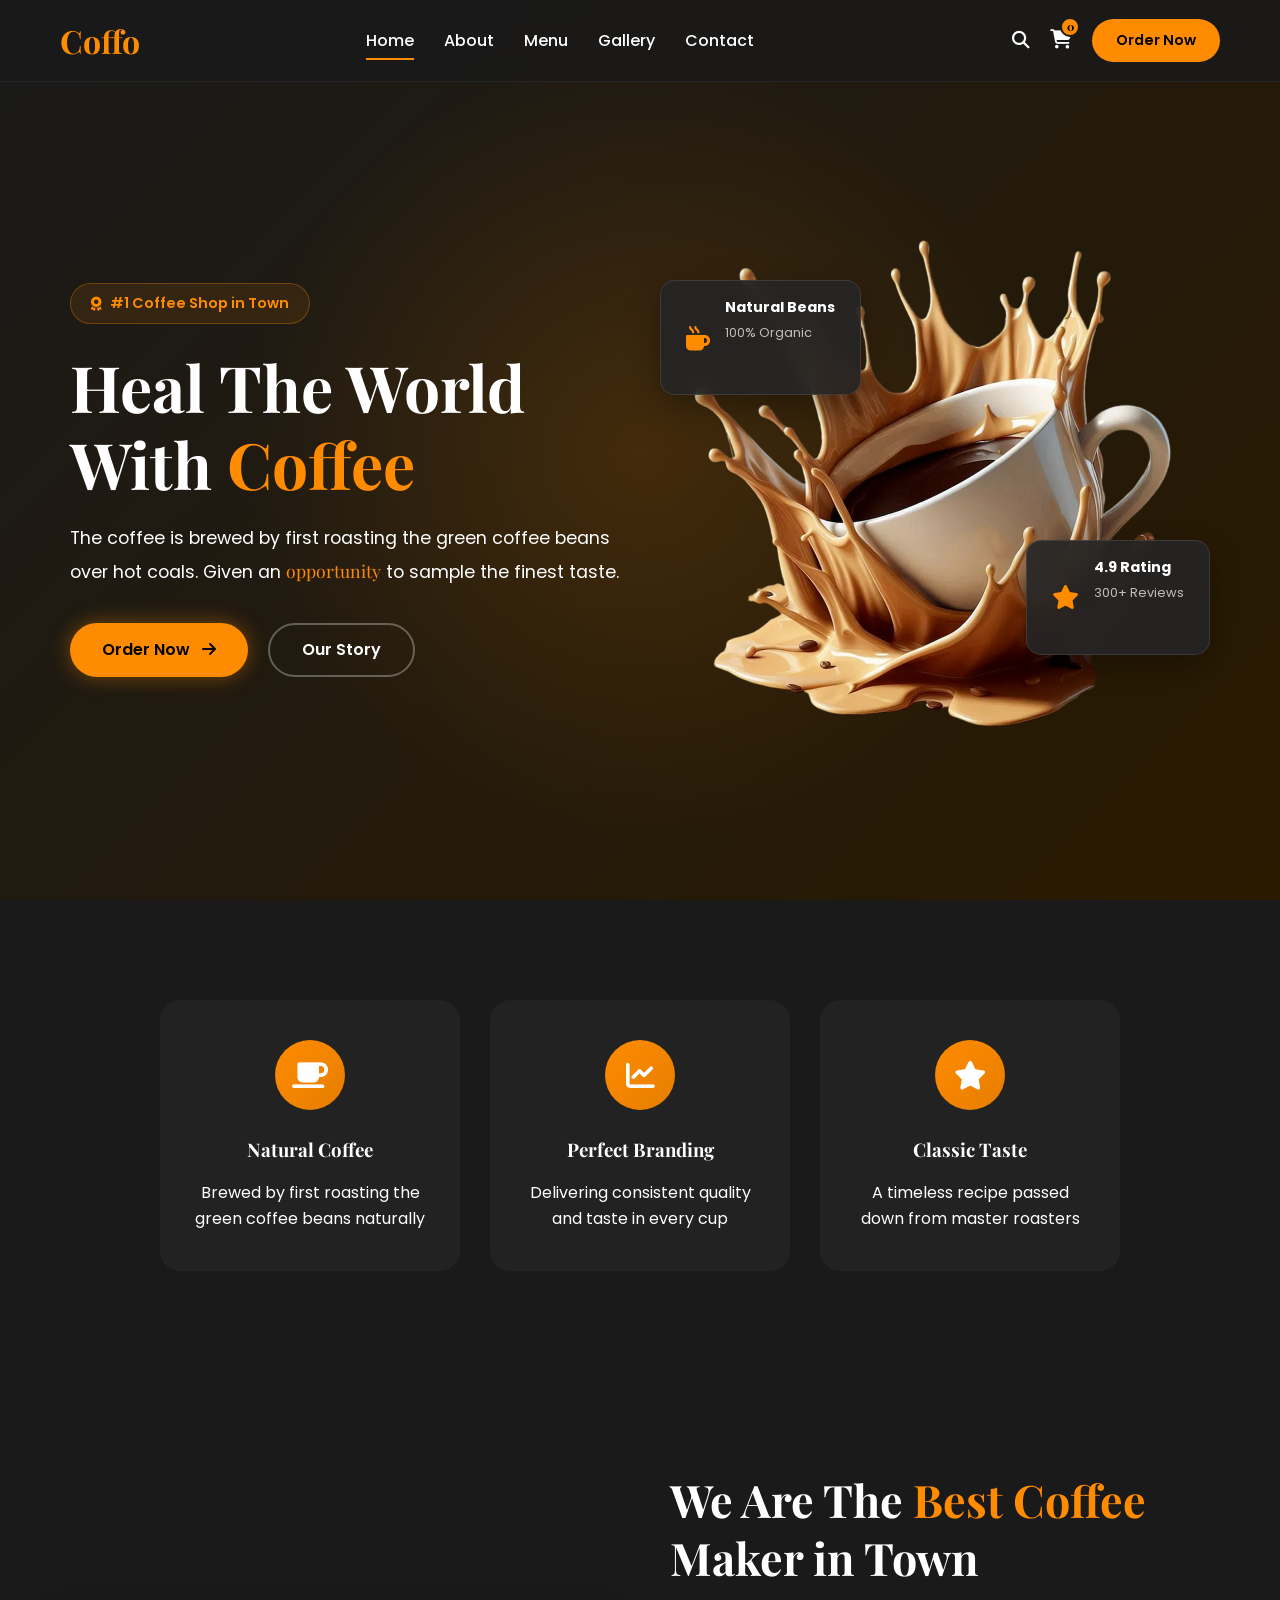
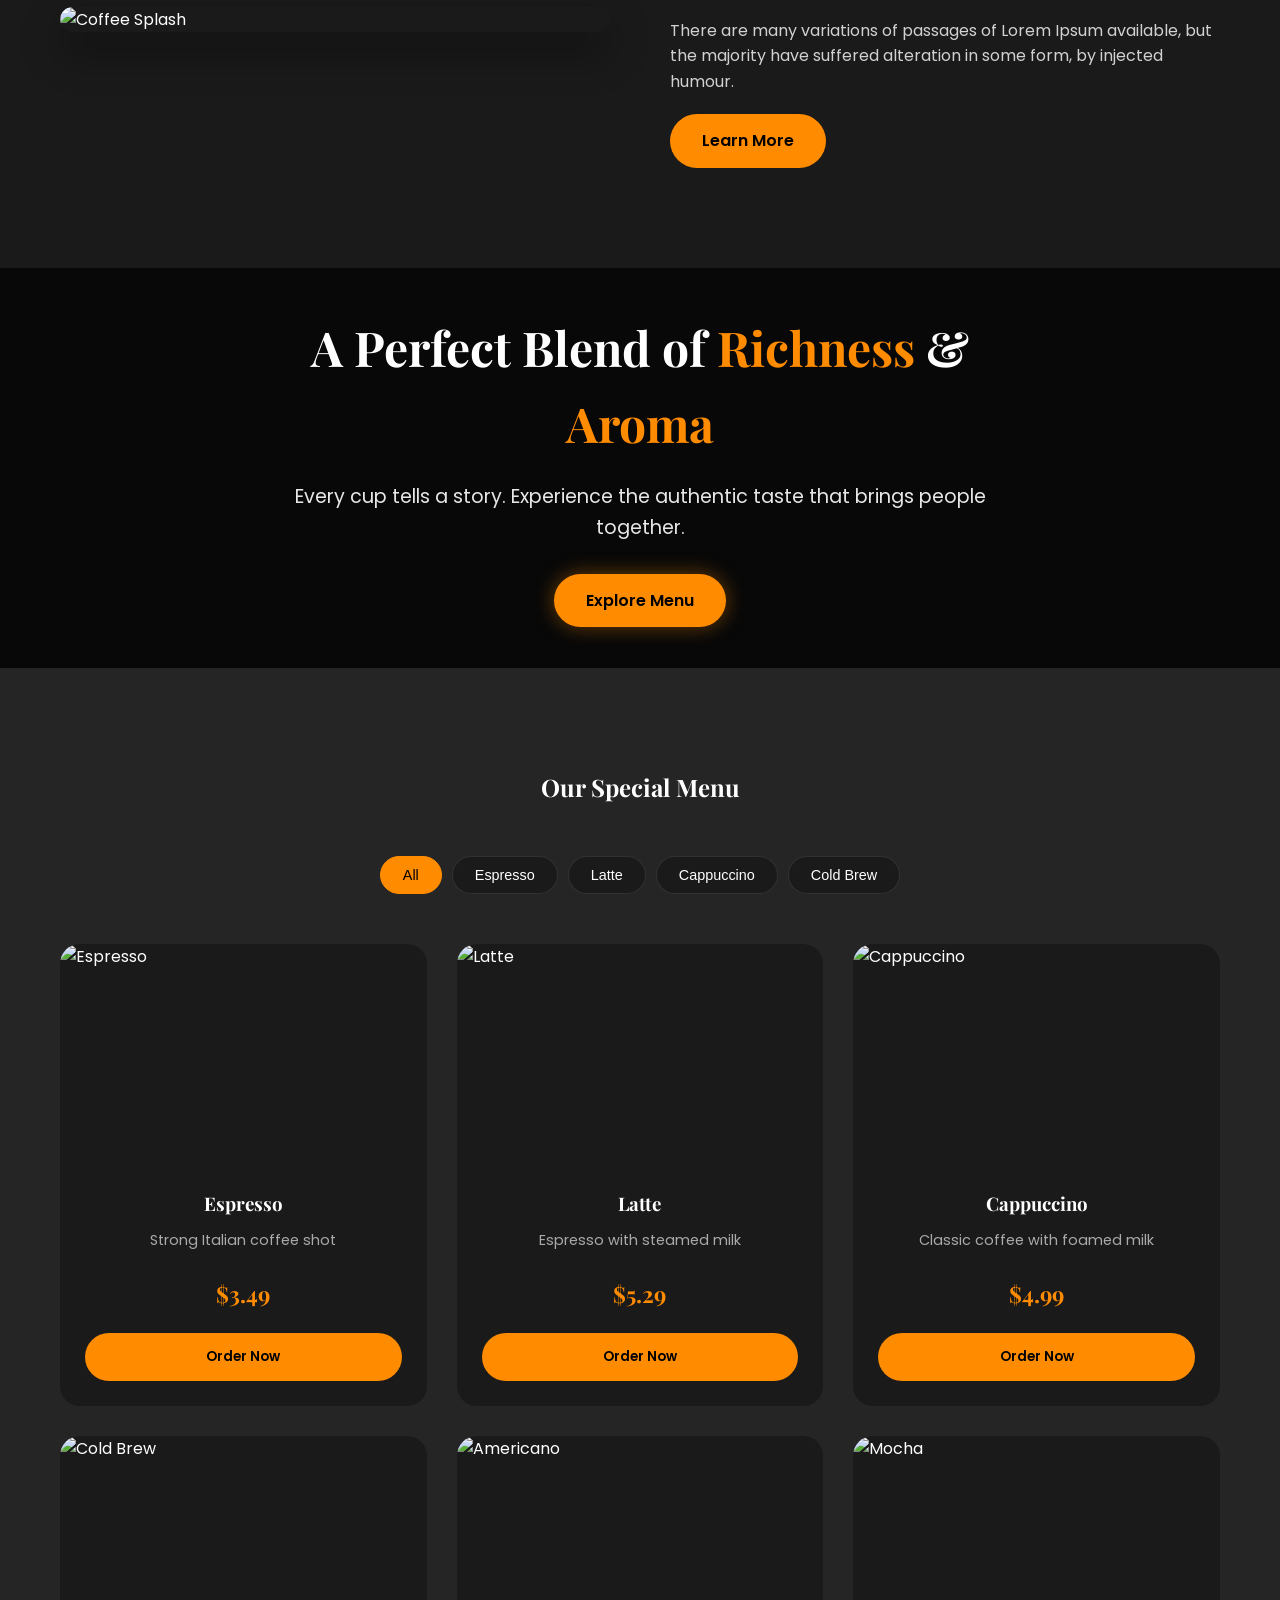
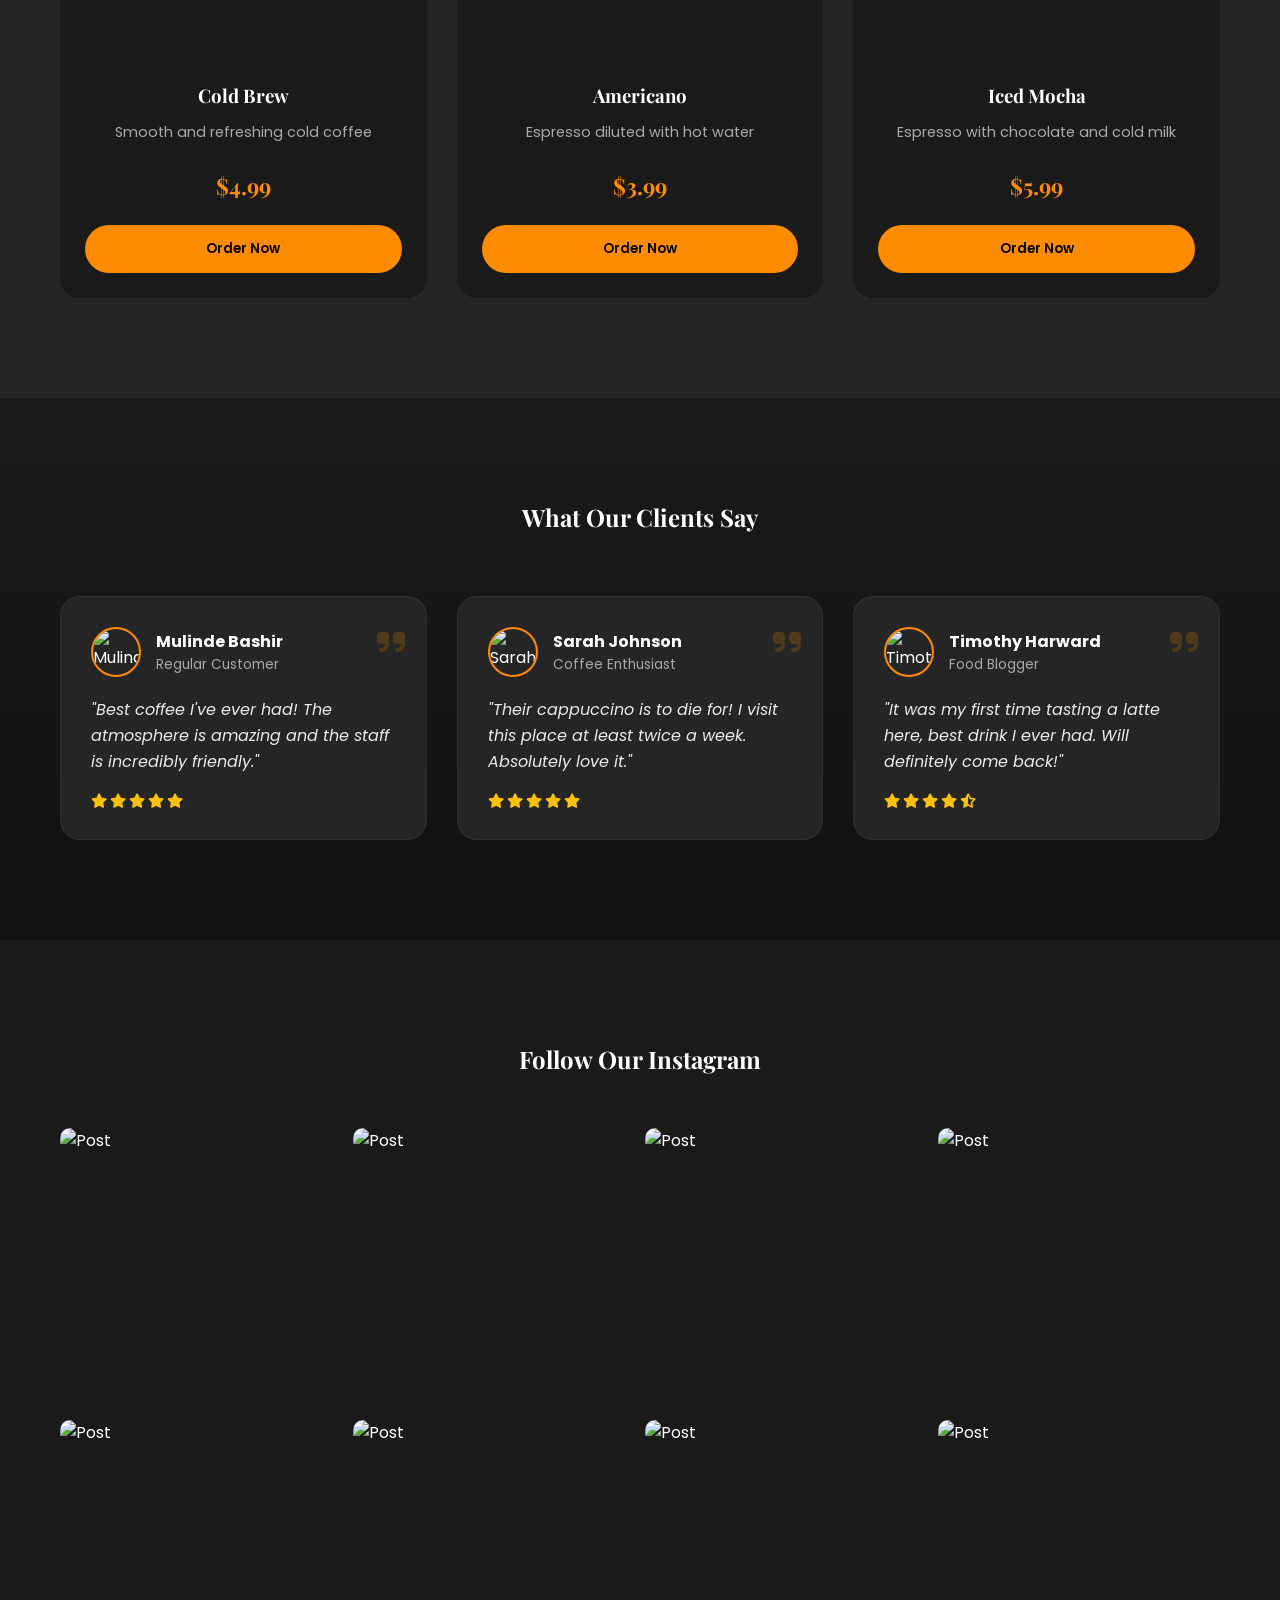
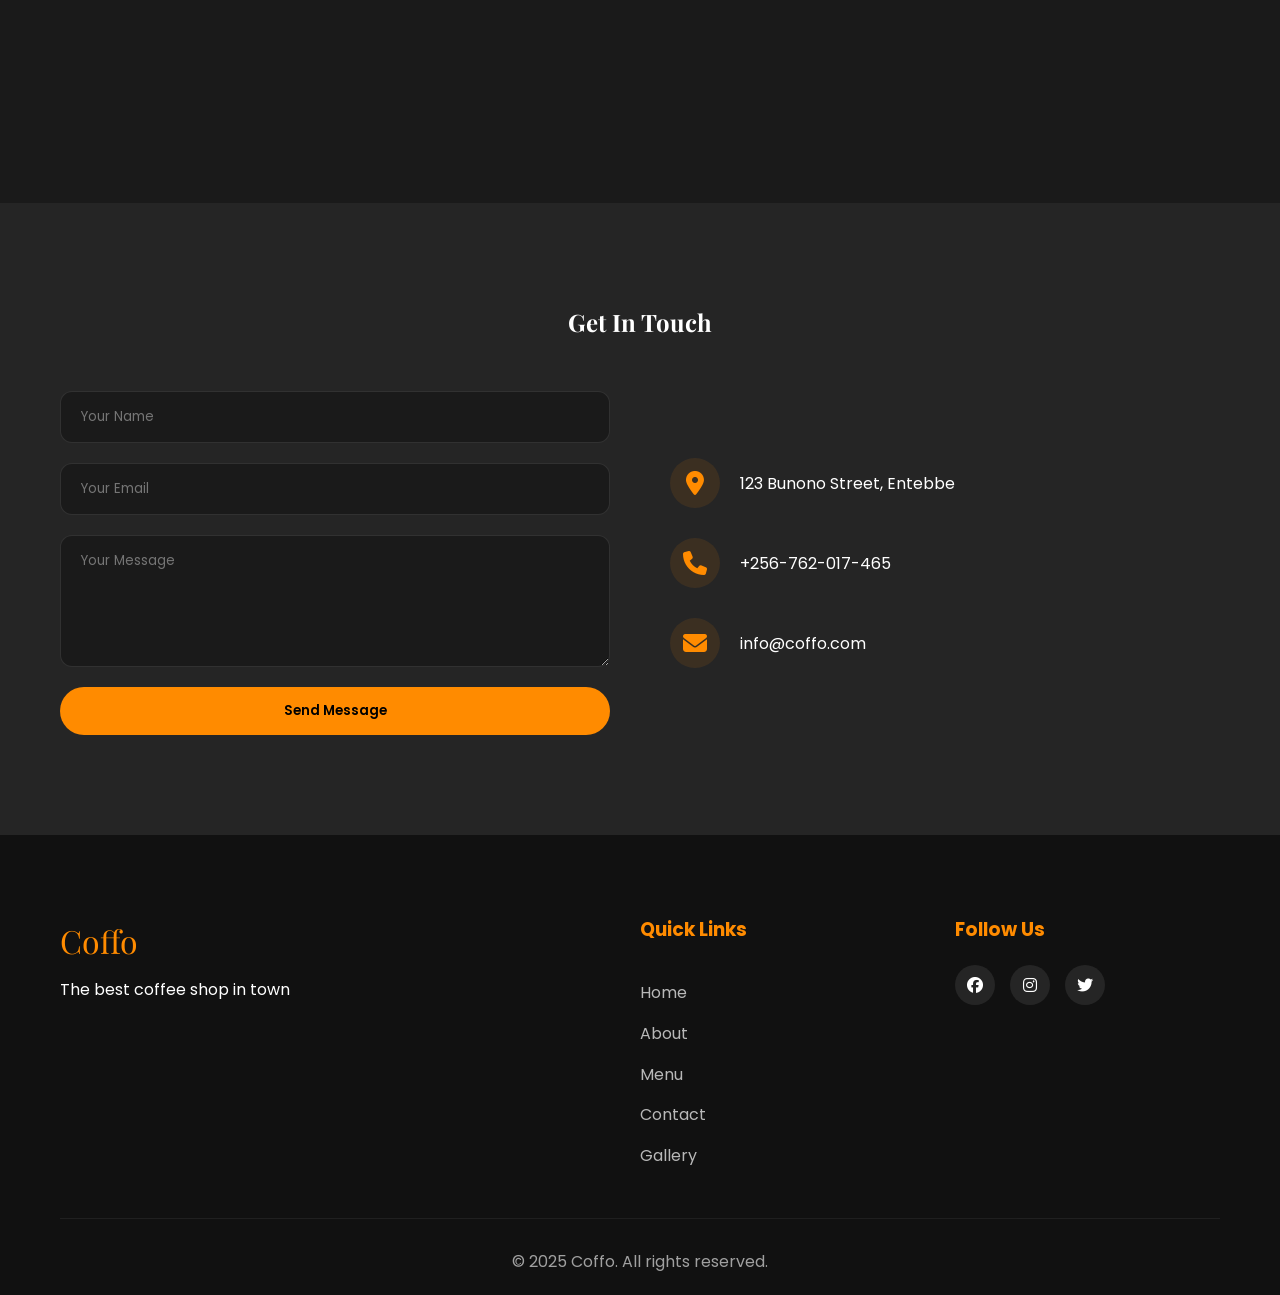
==== commit aad529c4: "Update index.html" ====
--- a/index.html
+++ b/index.html
@@ -8,6 +8,1271 @@
     <link rel="stylesheet" href="https://cdnjs.cloudflare.com/ajax/libs/font-awesome/6.4.0/css/all.min.css">
     <link href="https://fonts.googleapis.com/css2?family=Playfair+Display:wght@400;700&family=Poppins:wght@300;400;500;600;700&display=swap" rel="stylesheet">
     <link rel="stylesheet" href="assets/css/coffee.css">
+    <style>
+        :root {
+            --primary-color: #ff8b00;
+            --primary-hover: #ff9f2a;
+            --text-color: #ffffff;
+            --bg-color: #1a1a1a;
+            --card-bg: #252525;
+            --glass-bg: rgba(37, 37, 37, 0.8);
+            --transition: all 0.3s ease;
+            --heading-font: 'Playfair Display', serif;
+            --body-font: 'Poppins', sans-serif;
+        }
+
+        * {
+            margin: 0;
+            padding: 0;
+            box-sizing: border-box;
+        }
+        html {
+            scroll-behavior: smooth;
+        }
+        body {
+            font-family: var(--body-font);
+            background-color: var(--bg-color);
+            color: var(--text-color);
+            line-height: 1.6;
+            overflow-x: hidden;
+        }
+        span {
+            color: var(--primary-color);
+            font-family: var(--heading-font);
+        }
+        .container {
+            max-width: 1200px;
+            margin: 0 auto;
+            padding: 0 20px;
+        }
+        a {
+            text-decoration: none;
+            color: inherit;
+        }
+
+        .btn-primary {
+            display: inline-block;
+            background-color: var(--primary-color);
+            color: #000;
+            border: none;
+            padding: 14px 32px;
+            border-radius: 50px;
+            font-weight: 600;
+            cursor: pointer;
+            transition: var(--transition);
+            font-family: var(--body-font);
+            text-align: center;
+        }
+        .btn-primary:hover {
+            background-color: var(--primary-hover);
+            transform: translateY(-2px);
+            box-shadow: 0 8px 20px rgba(255, 139, 0, 0.4);
+        }
+        .btn-secondary {
+            display: inline-block;
+            background-color: transparent;
+            color: var(--text-color);
+            border: 2px solid rgba(255, 255, 255, 0.3);
+            padding: 12px 32px;
+            border-radius: 50px;
+            font-weight: 600;
+            cursor: pointer;
+            transition: var(--transition);
+            font-family: var(--body-font);
+        }
+        .btn-secondary:hover {
+            border-color: var(--primary-color);
+            color: var(--primary-color);
+        }
+
+        /* Navbar */
+        .navbar {
+            position: fixed;
+            top: 0;
+            left: 0;
+            width: 100%;
+            z-index: 1000;
+            background-color: rgba(26, 26, 26, 0.9);
+            backdrop-filter: blur(12px);
+            border-bottom: 1px solid rgba(255, 255, 255, 0.05);
+            padding: 15px 0;
+            transition: var(--transition);
+        }
+        .navbar.scrolled {
+            background-color: rgba(26, 26, 26, 0.98);
+            padding: 10px 0;
+            box-shadow: 0 2px 10px rgba(0, 0, 0, 0.3);
+        }
+        .navbar .container {
+            display: flex;
+            justify-content: space-between;
+            align-items: center;
+        }
+        .logo a {
+            font-family: var(--heading-font);
+            font-size: 2rem;
+            font-weight: 700;
+            color: var(--primary-color);
+        }
+        .nav-links {
+            display: flex;
+            gap: 30px;
+        }
+        .nav-links a {
+            position: relative;
+            padding: 5px 0;
+            font-weight: 500;
+            transition: color 0.3s ease;
+        }
+        .nav-links a::after {
+            content: "";
+            position: absolute;
+            bottom: -2px;
+            left: 0;
+            width: 0;
+            height: 2px;
+            background-color: var(--primary-color);
+            transition: width 0.3s ease;
+        }
+        .nav-links a:hover::after,
+        .nav-links a.active::after {
+            width: 100%;
+        }
+        .nav-links a:hover {
+            color: var(--primary-color);
+        }
+
+        .nav-icons {
+            display: flex;
+            align-items: center;
+            gap: 20px;
+        }
+        .cart-icon {
+            position: relative;
+            display: inline-block;
+            color: var(--text-color);
+            font-size: 1.2rem;
+        }
+        /* Fixed Cart Counter */
+        #cart-count {
+            position: absolute;
+            top: -8px;
+            right: -8px;
+            background: var(--primary-color);
+            color: #000;
+            width: 20px;
+            height: 20px;
+            border-radius: 50%;
+            display: flex;
+            align-items: center;
+            justify-content: center;
+            font-size: 0.7rem;
+            font-weight: 800;
+            border: 2px solid var(--bg-color);
+        }
+
+        .nav-order-btn {
+            padding: 10px 24px;
+            font-size: 0.9rem;
+        }
+        .search-container {
+            display: flex;
+            align-items: center;
+            position: relative;
+        }
+        .search-input {
+            padding: 8px 15px;
+            border-radius: 20px;
+            border: 1px solid rgba(255, 255, 255, 0.1);
+            background-color: rgba(255, 255, 255, 0.05);
+            color: var(--text-color);
+            font-size: 0.9rem;
+            width: 0;
+            opacity: 0;
+            transition: all 0.4s ease;
+        }
+        .search-input.active {
+            width: 200px;
+            opacity: 1;
+            border-color: rgba(255, 255, 255, 0.3);
+        }
+        .search-input:focus {
+            outline: none;
+            border-color: var(--primary-color);
+        }
+        #search-toggle {
+            background: none;
+            border: none;
+            color: var(--text-color);
+            font-size: 1.1rem;
+            cursor: pointer;
+        }
+
+        .mobile-menu-btn {
+            display: none;
+            cursor: pointer;
+            font-size: 1.5rem;
+            background: none;
+            color: var(--text-color);
+            border: none;
+        }
+
+        /* Modern Mobile Sidebar */
+        .mobile-overlay {
+            position: fixed;
+            top: 0;
+            left: 0;
+            width: 100%;
+            height: 100%;
+            background: rgba(0, 0, 0, 0.7);
+            z-index: 9998;
+            opacity: 0;
+            visibility: hidden;
+            transition: var(--transition);
+        }
+        .mobile-overlay.active {
+            opacity: 1;
+            visibility: visible;
+        }
+        .mobile-sidebar {
+            position: fixed;
+            top: 0;
+            right: -320px;
+            width: 300px;
+            height: 100vh;
+            background: #111;
+            z-index: 9999;
+            transition: right 0.4s cubic-bezier(0.25, 0.46, 0.45, 0.94);
+            display: flex;
+            flex-direction: column;
+            border-left: 1px solid rgba(255, 255, 255, 0.1);
+        }
+        .mobile-sidebar.active {
+            right: 0;
+        }
+        .sidebar-header {
+            padding: 20px;
+            display: flex;
+            justify-content: space-between;
+            align-items: center;
+            border-bottom: 1px solid rgba(255, 255, 255, 0.1);
+        }
+        .sidebar-close {
+            background: none;
+            border: none;
+            color: var(--text-color);
+            font-size: 1.5rem;
+            cursor: pointer;
+            transition: color 0.3s;
+        }
+        .sidebar-close:hover {
+            color: var(--primary-color);
+        }
+        .sidebar-nav {
+            flex: 1;
+            padding: 30px 20px;
+            display: flex;
+            flex-direction: column;
+            gap: 15px;
+        }
+        .sidebar-link {
+            font-size: 1.2rem;
+            font-weight: 500;
+            padding: 10px 0;
+            border-bottom: 1px solid rgba(255, 255, 255, 0.05);
+            transition: color 0.3s, padding-left 0.3s;
+            display: flex;
+            align-items: center;
+            gap: 10px;
+        }
+        .sidebar-link:hover {
+            color: var(--primary-color);
+            padding-left: 10px;
+        }
+        /* Mobile cart count badge in sidebar */
+        #mobile-cart-count {
+            background: var(--primary-color);
+            color: #000;
+            border-radius: 50%;
+            padding: 2px 7px;
+            font-size: 0.75rem;
+            font-weight: 800;
+            margin-left: auto;
+            min-width: 22px;
+            text-align: center;
+            display: inline-block;
+            border: 2px solid #111;
+        }
+        .sidebar-footer {
+            padding: 20px;
+            border-top: 1px solid rgba(255, 255, 255, 0.1);
+            text-align: center;
+        }
+        .sidebar-order-btn {
+            width: 100%;
+            margin-bottom: 20px;
+            font-size: 1.1rem;
+        }
+        .sidebar-socials {
+            display: flex;
+            justify-content: center;
+            gap: 15px;
+            margin-bottom: 15px;
+        }
+        .sidebar-socials a {
+            width: 40px;
+            height: 40px;
+            border: 1px solid rgba(255, 255, 255, 0.2);
+            border-radius: 50%;
+            display: flex;
+            align-items: center;
+            justify-content: center;
+            transition: var(--transition);
+        }
+        .sidebar-socials a:hover {
+            background: var(--primary-color);
+            border-color: var(--primary-color);
+            color: #000;
+        }
+        .sidebar-footer p {
+            font-size: 0.8rem;
+            opacity: 0.5;
+        }
+
+        /* Hero */
+        .hero {
+            padding: 160px 0 100px;
+            position: relative;
+            overflow: hidden;
+            min-height: 100vh;
+            display: flex;
+            align-items: center;
+            background: linear-gradient(135deg, #1a1a1a 0%, #2a1a00 100%);
+        }
+        .hero-glow {
+            position: absolute;
+            top: 50%;
+            left: 50%;
+            transform: translate(-50%, -50%);
+            width: 800px;
+            height: 800px;
+            background: radial-gradient(circle, rgba(255, 139, 0, 0.15) 0%, rgba(26, 26, 26, 0) 70%);
+            pointer-events: none;
+            z-index: 0;
+        }
+        .hero .container {
+            display: flex;
+            align-items: center;
+            justify-content: space-between;
+            gap: 40px;
+            position: relative;
+            z-index: 1;
+        }
+        .hero-content {
+            max-width: 600px;
+            flex: 1;
+        }
+        .hero-badge {
+            display: inline-flex;
+            align-items: center;
+            gap: 8px;
+            background: rgba(255, 139, 0, 0.1);
+            border: 1px solid rgba(255, 139, 0, 0.3);
+            padding: 8px 20px;
+            border-radius: 50px;
+            margin-bottom: 25px;
+            font-size: 0.9rem;
+            font-weight: 600;
+            color: var(--primary-color);
+        }
+        .hero h1 {
+            font-family: var(--heading-font);
+            font-size: clamp(2.5rem, 5vw, 4.5rem);
+            margin-bottom: 20px;
+            line-height: 1.2;
+            font-weight: 700;
+        }
+        .hero p {
+            font-size: 1.1rem;
+            margin-bottom: 35px;
+            opacity: 0.8;
+            line-height: 1.8;
+        }
+        .hero-btns {
+            display: flex;
+            gap: 20px;
+            flex-wrap: wrap;
+        }
+        .btn-glow {
+            box-shadow: 0 0 20px rgba(255, 139, 0, 0.4);
+        }
+        .btn-glow i {
+            margin-left: 8px;
+            transition: transform 0.3s ease;
+        }
+        .btn-glow:hover i {
+            transform: translateX(5px);
+        }
+        .hero-image {
+            position: relative;
+            width: 50%;
+            flex: 1;
+            display: flex;
+            justify-content: center;
+        }
+        .main-coffee {
+            max-width: 100%;
+            width: 500px;
+            display: block;
+            border-radius: 20px;
+            animation: float 3s ease-in-out infinite;
+        }
+        .floating-card {
+            position: absolute;
+            background: rgba(37, 37, 37, 0.9);
+            backdrop-filter: blur(10px);
+            border: 1px solid rgba(255, 255, 255, 0.1);
+            padding: 15px 25px;
+            border-radius: 15px;
+            display: flex;
+            align-items: center;
+            gap: 15px;
+            z-index: 3;
+            box-shadow: 0 10px 30px rgba(0, 0, 0, 0.3);
+        }
+        .floating-card i {
+            font-size: 1.5rem;
+            color: var(--primary-color);
+        }
+        .floating-card h4 {
+            font-size: 0.9rem;
+            margin-bottom: 2px;
+        }
+        .floating-card p {
+            font-size: 0.8rem;
+            opacity: 0.7;
+        }
+        .card-1 {
+            top: 10%;
+            left: 0;
+            animation: float-delayed 4s ease-in-out infinite;
+        }
+        .card-2 {
+            bottom: 15%;
+            right: 0;
+            animation: float-delayed 4.5s ease-in-out infinite reverse;
+        }
+
+        /* Parallax Section */
+        .parallax-section {
+            position: relative;
+            height: 400px;
+            background-image: url('https://images.unsplash.com/photo-1447933601403-0c6688de566e?ixlib=rb-4.0.3&ixid=M3wxMjA3fDB8MHxwaG90by1wYWdlfHx8fGVufDB8fHx8fA%3D%3D&auto=format&fit=crop&w=1470&q=80');
+            background-attachment: fixed;
+            background-position: center;
+            background-repeat: no-repeat;
+            background-size: cover;
+            display: flex;
+            align-items: center;
+            justify-content: center;
+            text-align: center;
+        }
+        .parallax-overlay {
+            position: absolute;
+            inset: 0;
+            background: rgba(0, 0, 0, 0.7);
+        }
+        .parallax-content {
+            position: relative;
+            z-index: 2;
+            max-width: 800px;
+            padding: 0 20px;
+        }
+        .parallax-content h2 {
+            font-family: var(--heading-font);
+            font-size: 3rem;
+            margin-bottom: 20px;
+        }
+        .parallax-content p {
+            font-size: 1.2rem;
+            opacity: 0.9;
+            margin-bottom: 30px;
+        }
+
+        /* Features, About, Menu (Kept concise) */
+        .features {
+            padding: 100px 0;
+        }
+        .feature-grid {
+            display: flex;
+            flex-wrap: wrap;
+            gap: 30px;
+            justify-content: center;
+        }
+        .feature-card {
+            flex: 1 1 250px;
+            max-width: 300px;
+            background: var(--glass-bg);
+            backdrop-filter: blur(10px);
+            padding: 40px 30px;
+            border-radius: 20px;
+            text-align: center;
+            transition: var(--transition);
+        }
+        .feature-card:hover {
+            transform: translateY(-10px);
+            border-color: rgba(255, 139, 0, 0.3);
+        }
+        .feature-card .icon {
+            width: 70px;
+            height: 70px;
+            background: linear-gradient(135deg, var(--primary-color), #e67e00);
+            border-radius: 50%;
+            display: flex;
+            align-items: center;
+            justify-content: center;
+            margin: 0 auto 25px;
+        }
+        .feature-card .icon i {
+            font-size: 1.8rem;
+            color: #fff;
+        }
+        .feature-card h3 {
+            margin-bottom: 15px;
+            font-family: var(--heading-font);
+        }
+
+        .about {
+            padding: 100px 0;
+        }
+        .about-content {
+            display: grid;
+            grid-template-columns: 1fr 1fr;
+            gap: 60px;
+            align-items: center;
+        }
+        .about-image {
+            overflow: hidden;
+            border-radius: 20px;
+            box-shadow: 0 20px 40px rgba(0, 0, 0, 0.4);
+        }
+        .coffee-splash {
+            width: 100%;
+            display: block;
+            transition: transform 0.5s ease;
+        }
+        .about-image:hover .coffee-splash {
+            transform: scale(1.05);
+        }
+        .about-text h2 {
+            font-family: var(--heading-font);
+            font-size: clamp(2rem, 4vw, 2.8rem);
+            margin-bottom: 30px;
+            line-height: 1.3;
+        }
+        .about-text p {
+            margin-bottom: 20px;
+            opacity: 0.8;
+        }
+
+        .menu {
+            padding: 100px 0;
+            background-color: var(--card-bg);
+        }
+        .menu h2 {
+            text-align: center;
+            margin-bottom: 50px;
+            font-family: var(--heading-font);
+        }
+        .filter-buttons {
+            display: flex;
+            justify-content: center;
+            gap: 10px;
+            margin-bottom: 50px;
+            flex-wrap: wrap;
+        }
+        .filter-btn {
+            padding: 10px 22px;
+            border-radius: 30px;
+            font-size: 0.9rem;
+            background: var(--bg-color);
+            color: var(--text-color);
+            border: 1px solid rgba(255, 255, 255, 0.1);
+            cursor: pointer;
+            transition: var(--transition);
+        }
+        .filter-btn.active,
+        .filter-btn:hover {
+            background-color: var(--primary-color);
+            color: #000;
+            border-color: var(--primary-color);
+        }
+        .menu-grid {
+            display: grid;
+            grid-template-columns: repeat(auto-fill, minmax(280px, 1fr));
+            gap: 30px;
+        }
+        .menu-item {
+            background-color: var(--bg-color);
+            border-radius: 20px;
+            overflow: hidden;
+            transition: var(--transition);
+            display: flex;
+            flex-direction: column;
+        }
+        .menu-item:hover {
+            transform: translateY(-10px);
+        }
+        .menu-item-image {
+            height: 220px;
+            overflow: hidden;
+        }
+        .menu-item-image img {
+            width: 100%;
+            height: 100%;
+            object-fit: cover;
+            transition: transform 0.5s ease;
+        }
+        .menu-item:hover .menu-item-image img {
+            transform: scale(1.1);
+        }
+        .menu-info {
+            padding: 25px;
+            text-align: center;
+            flex: 1;
+            display: flex;
+            flex-direction: column;
+            justify-content: space-between;
+        }
+        .menu-info h3 {
+            margin-bottom: 10px;
+            font-family: var(--heading-font);
+        }
+        .menu-info p {
+            color: #aaa;
+            font-size: 0.9rem;
+            margin-bottom: 15px;
+        }
+        .price {
+            display: block;
+            font-size: 1.4rem;
+            font-weight: bold;
+            margin: 10px 0 20px;
+            color: var(--primary-color);
+        }
+        .order-btn {
+            width: 100%;
+            margin-top: auto;
+        }
+
+        /* Advanced Testimonials (Grid 3 Desktop, 1 Mobile) */
+        .testimonials {
+            padding: 100px 0;
+            background: linear-gradient(180deg, var(--bg-color) 0%, #111 100%);
+        }
+        .testimonials h2 {
+            text-align: center;
+            margin-bottom: 60px;
+            font-family: var(--heading-font);
+        }
+        .testimonials-grid {
+            display: grid;
+            grid-template-columns: repeat(3, 1fr);
+            gap: 30px;
+        }
+        .testimonial-card {
+            background: var(--card-bg);
+            padding: 30px;
+            border-radius: 20px;
+            position: relative;
+            border: 1px solid rgba(255, 255, 255, 0.05);
+            transition: var(--transition);
+            display: flex;
+            flex-direction: column;
+        }
+        .testimonial-card:hover {
+            transform: translateY(-5px);
+            border-color: rgba(255, 139, 0, 0.3);
+        }
+        .quote-icon {
+            position: absolute;
+            top: 20px;
+            right: 20px;
+            font-size: 2rem;
+            color: rgba(255, 139, 0, 0.2);
+        }
+        .client-info {
+            display: flex;
+            align-items: center;
+            gap: 15px;
+            margin-bottom: 20px;
+        }
+        .client-info img {
+            width: 50px;
+            height: 50px;
+            border-radius: 50%;
+            object-fit: cover;
+            border: 2px solid var(--primary-color);
+        }
+        .client-info h3 {
+            font-size: 1rem;
+            color: var(--text-color);
+        }
+        .client-info .role {
+            font-size: 0.85rem;
+            opacity: 0.6;
+        }
+        .review {
+            font-style: italic;
+            opacity: 0.9;
+            line-height: 1.6;
+            margin-bottom: 20px;
+            flex: 1;
+        }
+        .stars {
+            color: #ffc107;
+            font-size: 0.9rem;
+            display: flex;
+            gap: 3px;
+            margin-top: auto;
+        }
+
+        /* Instagram & Contact */
+        .instagram {
+            padding: 100px 0;
+        }
+        .instagram h2 {
+            text-align: center;
+            margin-bottom: 50px;
+            font-family: var(--heading-font);
+        }
+        .instagram-grid {
+            display: grid;
+            grid-template-columns: repeat(4, 1fr);
+            gap: 10px;
+        }
+        .instagram-item {
+            position: relative;
+            overflow: hidden;
+            border-radius: 10px;
+            aspect-ratio: 1 / 1;
+            cursor: pointer;
+        }
+        .instagram-item img {
+            width: 100%;
+            height: 100%;
+            object-fit: cover;
+            transition: transform 0.5s ease;
+        }
+        .instagram-item .overlay {
+            position: absolute;
+            inset: 0;
+            background: rgba(255, 139, 0, 0.8);
+            display: flex;
+            align-items: center;
+            justify-content: center;
+            opacity: 0;
+            transition: opacity 0.3s ease;
+        }
+        .instagram-item:hover .overlay {
+            opacity: 1;
+        }
+        .instagram-item:hover img {
+            transform: scale(1.1);
+        }
+
+        .contact {
+            padding: 100px 0;
+            background-color: var(--card-bg);
+        }
+        .contact h2 {
+            text-align: center;
+            margin-bottom: 50px;
+            font-family: var(--heading-font);
+        }
+        .contact-content {
+            display: grid;
+            grid-template-columns: 1fr 1fr;
+            gap: 60px;
+        }
+        .contact-form form {
+            display: flex;
+            flex-direction: column;
+            gap: 20px;
+        }
+        .contact-form input,
+        .contact-form textarea {
+            padding: 15px 20px;
+            border-radius: 12px;
+            border: 1px solid rgba(255, 255, 255, 0.1);
+            background-color: var(--bg-color);
+            color: var(--text-color);
+            font-family: var(--body-font);
+        }
+        .contact-form input:focus,
+        .contact-form textarea:focus {
+            outline: none;
+            border-color: var(--primary-color);
+        }
+        .contact-info {
+            display: flex;
+            flex-direction: column;
+            gap: 30px;
+            justify-content: center;
+        }
+        .info-item {
+            display: flex;
+            align-items: center;
+            gap: 20px;
+        }
+        .info-item i {
+            font-size: 1.5rem;
+            color: var(--primary-color);
+            width: 50px;
+            height: 50px;
+            background: rgba(255, 139, 0, 0.1);
+            display: flex;
+            align-items: center;
+            justify-content: center;
+            border-radius: 50%;
+        }
+
+        /* Footer & Misc */
+        #go-to-top {
+            display: none;
+            position: fixed;
+            bottom: 30px;
+            right: 30px;
+            width: 50px;
+            height: 50px;
+            border-radius: 50%;
+            background-color: var(--primary-color);
+            color: #000;
+            border: none;
+            cursor: pointer;
+            font-size: 1.2rem;
+            box-shadow: 0 4px 15px rgba(255, 139, 0, 0.4);
+            transition: var(--transition);
+            z-index: 99;
+            text-align: center;
+            line-height: 50px;
+        }
+        #go-to-top:hover {
+            background-color: var(--primary-hover);
+            transform: translateY(-3px);
+        }
+        .footer {
+            background-color: #111;
+            padding: 80px 0 20px;
+        }
+        .footer-content {
+            display: grid;
+            grid-template-columns: 2fr 1fr 1fr;
+            gap: 50px;
+            margin-bottom: 50px;
+        }
+        .logo-text {
+            font-family: var(--heading-font);
+            font-size: 2rem;
+            margin-bottom: 10px;
+        }
+        .footer-links {
+            display: flex;
+            flex-direction: column;
+            gap: 15px;
+        }
+        .footer-links h3,
+        .footer-social h3 {
+            color: var(--primary-color);
+            margin-bottom: 20px;
+        }
+        .footer-links a {
+            transition: var(--transition);
+            opacity: 0.7;
+        }
+        .footer-links a:hover {
+            padding-left: 8px;
+            color: var(--primary-color);
+            opacity: 1;
+        }
+        .social-icons {
+            display: flex;
+            gap: 15px;
+        }
+        .social-icons a {
+            width: 40px;
+            height: 40px;
+            background-color: var(--card-bg);
+            border-radius: 50%;
+            display: flex;
+            align-items: center;
+            justify-content: center;
+            transition: var(--transition);
+        }
+        .social-icons a:hover {
+            background-color: var(--primary-color);
+            color: #000;
+            transform: translateY(-5px);
+        }
+        .footer-bottom {
+            text-align: center;
+            padding-top: 30px;
+            border-top: 1px solid rgba(255, 255, 255, 0.1);
+            opacity: 0.6;
+        }
+
+        .animate-on-scroll {
+            opacity: 0;
+            transform: translateY(30px);
+            transition: opacity 0.6s ease, transform 0.6s ease;
+        }
+        .animate-on-scroll.is-visible {
+            opacity: 1;
+            transform: translateY(0);
+        }
+
+        @keyframes float {
+            0%,
+            100% {
+                transform: translateY(0);
+            }
+            50% {
+                transform: translateY(-20px);
+            }
+        }
+        @keyframes float-delayed {
+            0%,
+            100% {
+                transform: translateY(0);
+            }
+            50% {
+                transform: translateY(-15px);
+            }
+        }
+
+        /* ==================== RESPONSIVE STYLES ==================== */
+
+        /* Large tablets & small desktops (992px and below) */
+        @media (max-width: 992px) {
+            .hero .container {
+                flex-direction: column;
+                text-align: center;
+            }
+            .hero-content {
+                max-width: 100%;
+                order: 1;
+            }
+            .hero-image {
+                width: 70%;
+                order: 2;
+                margin-top: 40px;
+                margin-bottom: 20px;
+            }
+            .main-coffee {
+                width: 400px;
+                max-width: 100%;
+            }
+            .hero-btns {
+                justify-content: center;
+            }
+            /* Floating cards - keep visible but adjust */
+            .card-1 {
+                top: 5%;
+                left: -10px;
+                padding: 12px 18px;
+                gap: 10px;
+            }
+            .card-2 {
+                bottom: 10%;
+                right: -10px;
+                padding: 12px 18px;
+                gap: 10px;
+            }
+            .floating-card i {
+                font-size: 1.3rem;
+            }
+            .floating-card h4 {
+                font-size: 0.8rem;
+            }
+            .floating-card p {
+                font-size: 0.7rem;
+            }
+
+            .about-content,
+            .contact-content {
+                grid-template-columns: 1fr;
+            }
+            .testimonials-grid {
+                grid-template-columns: 1fr;
+                max-width: 500px;
+                margin: 0 auto;
+            }
+            .footer-content {
+                grid-template-columns: 1fr;
+                text-align: center;
+            }
+            .social-icons {
+                justify-content: center;
+            }
+            .info-item {
+                justify-content: center;
+            }
+            .parallax-content h2 {
+                font-size: 2.4rem;
+            }
+        }
+
+        /* Tablets & large phones (768px and below) */
+        @media (max-width: 768px) {
+            .nav-links,
+            .nav-icons {
+                display: none !important;
+            }
+            .mobile-menu-btn {
+                display: block;
+            }
+            .hero {
+                padding: 130px 0 80px;
+                min-height: auto;
+            }
+            .hero h1 {
+                font-size: clamp(2rem, 6vw, 2.8rem);
+            }
+            .hero p {
+                font-size: 1rem;
+                margin-bottom: 25px;
+            }
+            .hero-image {
+                width: 85%;
+                margin-top: 30px;
+            }
+            .main-coffee {
+                width: 320px;
+                max-width: 100%;
+            }
+            /* Floating cards - smaller and repositioned */
+            .card-1 {
+                top: 0;
+                left: -5px;
+                padding: 10px 14px;
+                gap: 8px;
+                border-radius: 12px;
+            }
+            .card-2 {
+                bottom: 5%;
+                right: -5px;
+                padding: 10px 14px;
+                gap: 8px;
+                border-radius: 12px;
+            }
+            .floating-card i {
+                font-size: 1.1rem;
+            }
+            .floating-card h4 {
+                font-size: 0.75rem;
+            }
+            .floating-card p {
+                font-size: 0.65rem;
+            }
+            .hero-btns {
+                flex-direction: column;
+                align-items: center;
+                gap: 12px;
+            }
+            .hero-btns .btn-primary,
+            .hero-btns .btn-secondary {
+                width: 80%;
+                text-align: center;
+            }
+            .hero-glow {
+                width: 500px;
+                height: 500px;
+            }
+
+            .instagram-grid {
+                grid-template-columns: repeat(2, 1fr);
+            }
+            .parallax-section {
+                background-attachment: scroll;
+                height: 300px;
+            }
+            .parallax-content h2 {
+                font-size: 2rem;
+            }
+            .parallax-content p {
+                font-size: 1rem;
+            }
+
+            .features {
+                padding: 60px 0;
+            }
+            .about {
+                padding: 60px 0;
+            }
+            .menu {
+                padding: 60px 0;
+            }
+            .testimonials {
+                padding: 60px 0;
+            }
+            .instagram {
+                padding: 60px 0;
+            }
+            .contact {
+                padding: 60px 0;
+            }
+        }
+
+        /* Small phones (576px and below) */
+        @media (max-width: 576px) {
+            .hero {
+                padding: 110px 0 60px;
+            }
+            .hero h1 {
+                font-size: clamp(1.7rem, 7vw, 2.2rem);
+            }
+            .hero p {
+                font-size: 0.9rem;
+                line-height: 1.6;
+            }
+            .hero-badge {
+                font-size: 0.75rem;
+                padding: 6px 14px;
+                margin-bottom: 18px;
+            }
+            .hero-image {
+                width: 90%;
+                margin-top: 25px;
+            }
+            .main-coffee {
+                width: 260px;
+                max-width: 100%;
+            }
+            /* Floating cards become even more compact */
+            .card-1 {
+                top: -5px;
+                left: 0;
+                padding: 8px 12px;
+                gap: 6px;
+                border-radius: 10px;
+            }
+            .card-2 {
+                bottom: 2%;
+                right: 0;
+                padding: 8px 12px;
+                gap: 6px;
+                border-radius: 10px;
+            }
+            .floating-card i {
+                font-size: 1rem;
+            }
+            .floating-card h4 {
+                font-size: 0.7rem;
+            }
+            .floating-card p {
+                font-size: 0.6rem;
+            }
+            .hero-btns .btn-primary,
+            .hero-btns .btn-secondary {
+                width: 90%;
+                padding: 12px 20px;
+                font-size: 0.9rem;
+            }
+            .hero-glow {
+                width: 350px;
+                height: 350px;
+            }
+
+            .mobile-sidebar {
+                width: 280px;
+                right: -290px;
+            }
+            .mobile-sidebar.active {
+                right: 0;
+            }
+            .sidebar-link {
+                font-size: 1rem;
+                padding: 8px 0;
+            }
+
+            .filter-buttons {
+                gap: 6px;
+            }
+            .filter-btn {
+                padding: 8px 14px;
+                font-size: 0.8rem;
+            }
+            .menu-grid {
+                grid-template-columns: 1fr;
+                max-width: 380px;
+                margin: 0 auto;
+            }
+
+            .instagram-grid {
+                grid-template-columns: repeat(2, 1fr);
+                gap: 6px;
+            }
+
+            .testimonial-card {
+                padding: 20px;
+            }
+
+            .parallax-section {
+                height: 250px;
+            }
+            .parallax-content h2 {
+                font-size: 1.6rem;
+            }
+            .parallax-content p {
+                font-size: 0.85rem;
+                margin-bottom: 20px;
+            }
+
+            #go-to-top {
+                bottom: 20px;
+                right: 20px;
+                width: 40px;
+                height: 40px;
+                line-height: 40px;
+                font-size: 1rem;
+            }
+        }
+
+        /* Extra small phones (400px and below) */
+        @media (max-width: 400px) {
+            .hero {
+                padding: 100px 0 50px;
+            }
+            .hero h1 {
+                font-size: 1.5rem;
+            }
+            .hero p {
+                font-size: 0.82rem;
+            }
+            .hero-image {
+                width: 95%;
+                margin-top: 20px;
+            }
+            .main-coffee {
+                width: 220px;
+            }
+            /* Hide floating cards on very small screens to avoid clutter */
+            .card-1,
+            .card-2 {
+                display: none;
+            }
+            .hero-btns .btn-primary,
+            .hero-btns .btn-secondary {
+                width: 100%;
+                font-size: 0.85rem;
+                padding: 10px 16px;
+            }
+            .hero-glow {
+                width: 250px;
+                height: 250px;
+            }
+        }
+    </style>
 </head>
 <body>
     <!-- Navigation -->
@@ -53,6 +1318,11 @@
             <a href="#menu" class="sidebar-link">Our Menu</a>
             <a href="gallery.html" class="sidebar-link">Gallery</a>
             <a href="contact.html" class="sidebar-link">Contact</a>
+            <!-- 🛒 Cart link added for mobile devices -->
+            <a href="carts.html" class="sidebar-link" style="border-bottom: 2px solid rgba(255,139,0,0.4);">
+                <i class="fas fa-shopping-cart" style="color: var(--primary-color);"></i> My Cart
+                <span id="mobile-cart-count">0</span>
+            </a>
         </div>
         <div class="sidebar-footer">
             <a href="#menu" class="btn-primary sidebar-order-btn">Order Now</a>
@@ -223,7 +1493,7 @@
         </div>
     </section>
 
-    <!-- Instagram & Contact (Combined for brevity, ensure your full code goes here) -->
+    <!-- Instagram & Contact -->
     <section class="instagram" id="gallery">
         <div class="container">
             <h2 class="animate-on-scroll">Follow Our Instagram</h2>
@@ -232,7 +1502,7 @@
                 <a href="#" class="instagram-item animate-on-scroll"><img src="https://images.unsplash.com/photo-1514432324607-a09d9b4aefdd?w=600&q=80" alt="Post"><div class="overlay"><i class="fab fa-instagram"></i></div></a>
                 <a href="#" class="instagram-item animate-on-scroll"><img src="https://images.unsplash.com/photo-1509042239860-f550ce710b93?w=600&q=80" alt="Post"><div class="overlay"><i class="fab fa-instagram"></i></div></a>
                 <a href="#" class="instagram-item animate-on-scroll"><img src="https://img.freepik.com/free-photo/smiling-african-american-businesswoman-drinking-coffee-while-being-work-there-are-people-background_637285-1103.jpg" alt="Post"><div class="overlay"><i class="fab fa-instagram"></i></div></a>
-                                <a href="#" class="instagram-item animate-on-scroll"><img src="https://images.unsplash.com/photo-1495474472287-4d71bcdd2085?ixlib=rb-4.0.3&ixid=M3wxMjA3fDB8MHxwaG90by1wYWdlfHx8fGVufDB8fHx8fA%3D%3D&auto=format&fit=crop&w=1470&q=80" alt="Post"><div class="overlay"><i class="fab fa-instagram"></i></div></a>
+                <a href="#" class="instagram-item animate-on-scroll"><img src="https://images.unsplash.com/photo-1495474472287-4d71bcdd2085?ixlib=rb-4.0.3&ixid=M3wxMjA3fDB8MHxwaG90by1wYWdlfHx8fGVufDB8fHx8fA%3D%3D&auto=format&fit=crop&w=1470&q=80" alt="Post"><div class="overlay"><i class="fab fa-instagram"></i></div></a>
                 <a href="#" class="instagram-item animate-on-scroll"><img src="https://media.istockphoto.com/id/1355030277/photo/shot-of-a-mature-businessman-using-a-laptop-and-having-coffee-in-a-modern-office.jpg?s=612x612&w=0&k=20&c=PHLOP4Me1jMWKsSIMZnjESP55El1Rtkc2WQ8t8tlSas=" alt="Post"><div class="overlay"><i class="fab fa-instagram"></i></div></a>
                 <a href="#" class="instagram-item animate-on-scroll"><img src="https://img.freepik.com/premium-photo/young-african-woman-cafe-drinking-coffee_255667-24517.jpg" alt="Post"><div class="overlay"><i class="fab fa-instagram"></i></div></a>
                 <a href="#" class="instagram-item animate-on-scroll"><img src="https://images.everydayhealth.com/images/ls/ls1/putting-the-lid-on-a-coffee-takeaway.jpg?w=508" alt="Post"><div class="overlay"><i class="fab fa-instagram"></i></div></a>
@@ -262,13 +1532,67 @@
         <div class="container">
             <div class="footer-content">
                 <div class="footer-logo"><p class="logo-text"><span>Coffo</span></p><p>The best coffee shop in town</p></div>
-                <div class="footer-links"><h3>Quick Links</h3><a href="#home">Home</a><a href="about.html">About</a><a href="#menu">Menu</a></div>
+                <div class="footer-links"><h3>Quick Links</h3><a href="#home">Home</a><a href="about.html">About</a><a href="#menu">Menu</a>
+                    <a href="contact.html">Contact</a>
+                    <a href="gallery.html">Gallery</a></div>
                 <div class="footer-social"><h3>Follow Us</h3><div class="social-icons"><a href="#"><i class="fab fa-facebook"></i></a><a href="#"><i class="fab fa-instagram"></i></a><a href="#"><i class="fab fa-twitter"></i></a></div></div>
             </div>
             <div class="footer-bottom"><p>&copy; 2025 Coffo. All rights reserved.</p></div>
         </div>
     </footer>
 
-<script src="assets/js/coffee.js"></script>
+    <script src="assets/js/coffee.js"></script>
+
+    <!-- Inline script to sync mobile cart count with desktop cart count -->
+    <script>
+        (function() {
+            // Function to update both cart count badges
+            function syncCartCounts() {
+                var desktopCount = document.getElementById('cart-count');
+                var mobileCount = document.getElementById('mobile-cart-count');
+                if (desktopCount && mobileCount) {
+                    var count = desktopCount.textContent || '0';
+                    mobileCount.textContent = count;
+                    // Show/hide based on count
+                    if (parseInt(count) > 0) {
+                        mobileCount.style.display = 'inline-block';
+                    } else {
+                        mobileCount.style.display = 'none';
+                    }
+                }
+            }
+
+            // Initial sync
+            syncCartCounts();
+
+            // Watch for changes on the desktop cart count using MutationObserver
+            var desktopCartCount = document.getElementById('cart-count');
+            if (desktopCartCount) {
+                var observer = new MutationObserver(function(mutations) {
+                    mutations.forEach(function(mutation) {
+                        if (mutation.type === 'characterData' || mutation.type === 'childList') {
+                            syncCartCounts();
+                        }
+                    });
+                });
+                observer.observe(desktopCartCount, {
+                    characterData: true,
+                    childList: true,
+                    subtree: true
+                });
+            }
+
+            // Also sync every 2 seconds as a fallback (for cart updates from external JS)
+            setInterval(syncCartCounts, 2000);
+
+            // Sync when sidebar opens (user might be checking cart)
+            var mobileMenuBtn = document.getElementById('mobile-menu-btn');
+            if (mobileMenuBtn) {
+                mobileMenuBtn.addEventListener('click', function() {
+                    setTimeout(syncCartCounts, 100);
+                });
+            }
+        })();
+    </script>
 </body>
 </html>
--- a/assets/css/coffee.css
+++ b/assets/css/coffee.css
@@ -0,0 +1,204 @@
+:root {
+  --primary-color: #ff8b00;
+  --primary-hover: #ff9f2a;
+  --text-color: #ffffff;
+  --bg-color: #1a1a1a;
+  --card-bg: #252525;
+  --glass-bg: rgba(37, 37, 37, 0.8);
+  --transition: all 0.3s ease;
+  --heading-font: 'Playfair Display', serif;
+  --body-font: 'Poppins', sans-serif;
+}
+
+* { margin: 0; padding: 0; box-sizing: border-box; }
+html { scroll-behavior: smooth; }
+body { font-family: var(--body-font); background-color: var(--bg-color); color: var(--text-color); line-height: 1.6; overflow-x: hidden; }
+span { color: var(--primary-color); font-family: var(--heading-font); }
+.container { max-width: 1200px; margin: 0 auto; padding: 0 20px; }
+a { text-decoration: none; color: inherit; }
+
+.btn-primary { display: inline-block; background-color: var(--primary-color); color: #000; border: none; padding: 14px 32px; border-radius: 50px; font-weight: 600; cursor: pointer; transition: var(--transition); font-family: var(--body-font); text-align: center; }
+.btn-primary:hover { background-color: var(--primary-hover); transform: translateY(-2px); box-shadow: 0 8px 20px rgba(255, 139, 0, 0.4); }
+.btn-secondary { display: inline-block; background-color: transparent; color: var(--text-color); border: 2px solid rgba(255,255,255,0.3); padding: 12px 32px; border-radius: 50px; font-weight: 600; cursor: pointer; transition: var(--transition); font-family: var(--body-font); }
+.btn-secondary:hover { border-color: var(--primary-color); color: var(--primary-color); }
+
+/* Navbar */
+.navbar { position: fixed; top: 0; left: 0; width: 100%; z-index: 1000; background-color: rgba(26, 26, 26, 0.9); backdrop-filter: blur(12px); border-bottom: 1px solid rgba(255,255,255,0.05); padding: 15px 0; transition: var(--transition); }
+.navbar.scrolled { background-color: rgba(26, 26, 26, 0.98); padding: 10px 0; box-shadow: 0 2px 10px rgba(0,0,0,0.3); }
+.navbar .container { display: flex; justify-content: space-between; align-items: center; }
+.logo a { font-family: var(--heading-font); font-size: 2rem; font-weight: 700; color: var(--primary-color); }
+.nav-links { display: flex; gap: 30px; }
+.nav-links a { position: relative; padding: 5px 0; font-weight: 500; transition: color 0.3s ease; }
+.nav-links a::after { content: ""; position: absolute; bottom: -2px; left: 0; width: 0; height: 2px; background-color: var(--primary-color); transition: width 0.3s ease; }
+.nav-links a:hover::after, .nav-links a.active::after { width: 100%; }
+.nav-links a:hover { color: var(--primary-color); }
+
+.nav-icons { display: flex; align-items: center; gap: 20px; }
+.cart-icon { position: relative; display: inline-block; color: var(--text-color); font-size: 1.2rem; }
+/* Fixed Cart Counter */
+#cart-count { position: absolute; top: -8px; right: -8px; background: var(--primary-color); color: #000; width: 20px; height: 20px; border-radius: 50%; display: flex; align-items: center; justify-content: center; font-size: 0.7rem; font-weight: 800; border: 2px solid var(--bg-color); }
+
+.nav-order-btn { padding: 10px 24px; font-size: 0.9rem; }
+.search-container { display: flex; align-items: center; position: relative; }
+.search-input { padding: 8px 15px; border-radius: 20px; border: 1px solid rgba(255,255,255,0.1); background-color: rgba(255,255,255,0.05); color: var(--text-color); font-size: 0.9rem; width: 0; opacity: 0; transition: all 0.4s ease; }
+.search-input.active { width: 200px; opacity: 1; border-color: rgba(255,255,255,0.3); }
+.search-input:focus { outline: none; border-color: var(--primary-color); }
+#search-toggle { background: none; border: none; color: var(--text-color); font-size: 1.1rem; cursor: pointer; }
+
+.mobile-menu-btn { display: none; cursor: pointer; font-size: 1.5rem; background: none; color: var(--text-color); border: none; }
+
+/* Modern Mobile Sidebar */
+.mobile-overlay { position: fixed; top: 0; left: 0; width: 100%; height: 100%; background: rgba(0,0,0,0.7); z-index: 9998; opacity: 0; visibility: hidden; transition: var(--transition); }
+.mobile-overlay.active { opacity: 1; visibility: visible; }
+.mobile-sidebar { position: fixed; top: 0; right: -320px; width: 300px; height: 100vh; background: #111; z-index: 9999; transition: right 0.4s cubic-bezier(0.25, 0.46, 0.45, 0.94); display: flex; flex-direction: column; border-left: 1px solid rgba(255,255,255,0.1); }
+.mobile-sidebar.active { right: 0; }
+.sidebar-header { padding: 20px; display: flex; justify-content: space-between; align-items: center; border-bottom: 1px solid rgba(255,255,255,0.1); }
+.sidebar-close { background: none; border: none; color: var(--text-color); font-size: 1.5rem; cursor: pointer; transition: color 0.3s; }
+.sidebar-close:hover { color: var(--primary-color); }
+.sidebar-nav { flex: 1; padding: 30px 20px; display: flex; flex-direction: column; gap: 15px; }
+.sidebar-link { font-size: 1.2rem; font-weight: 500; padding: 10px 0; border-bottom: 1px solid rgba(255,255,255,0.05); transition: color 0.3s, padding-left 0.3s; }
+.sidebar-link:hover { color: var(--primary-color); padding-left: 10px; }
+.sidebar-footer { padding: 20px; border-top: 1px solid rgba(255,255,255,0.1); text-align: center; }
+.sidebar-order-btn { width: 100%; margin-bottom: 20px; font-size: 1.1rem; }
+.sidebar-socials { display: flex; justify-content: center; gap: 15px; margin-bottom: 15px; }
+.sidebar-socials a { width: 40px; height: 40px; border: 1px solid rgba(255,255,255,0.2); border-radius: 50%; display: flex; align-items: center; justify-content: center; transition: var(--transition); }
+.sidebar-socials a:hover { background: var(--primary-color); border-color: var(--primary-color); color: #000; }
+.sidebar-footer p { font-size: 0.8rem; opacity: 0.5; }
+
+/* Hero */
+.hero { padding: 160px 0 100px; position: relative; overflow: hidden; min-height: 100vh; display: flex; align-items: center; background: linear-gradient(135deg, #1a1a1a 0%, #2a1a00 100%); }
+.hero-glow { position: absolute; top: 50%; left: 50%; transform: translate(-50%, -50%); width: 800px; height: 800px; background: radial-gradient(circle, rgba(255, 139, 0, 0.15) 0%, rgba(26, 26, 26, 0) 70%); pointer-events: none; z-index: 0; }
+.hero .container { display: flex; align-items: center; justify-content: space-between; gap: 40px; position: relative; z-index: 1; }
+.hero-content { max-width: 600px; flex: 1; }
+.hero-badge { display: inline-flex; align-items: center; gap: 8px; background: rgba(255, 139, 0, 0.1); border: 1px solid rgba(255, 139, 0, 0.3); padding: 8px 20px; border-radius: 50px; margin-bottom: 25px; font-size: 0.9rem; font-weight: 600; color: var(--primary-color); }
+.hero h1 { font-family: var(--heading-font); font-size: clamp(2.5rem, 5vw, 4.5rem); margin-bottom: 20px; line-height: 1.2; font-weight: 700; }
+.hero p { font-size: 1.1rem; margin-bottom: 35px; opacity: 0.8; line-height: 1.8; }
+.hero-btns { display: flex; gap: 20px; flex-wrap: wrap; }
+.btn-glow { box-shadow: 0 0 20px rgba(255, 139, 0, 0.4); }
+.btn-glow i { margin-left: 8px; transition: transform 0.3s ease; }
+.btn-glow:hover i { transform: translateX(5px); }
+.hero-image { position: relative; width: 50%; flex: 1; display: flex; justify-content: center; }
+.main-coffee { max-width: 100%; width: 500px; display: block; border-radius: 20px; animation: float 3s ease-in-out infinite; }
+.floating-card { position: absolute; background: rgba(37, 37, 37, 0.9); backdrop-filter: blur(10px); border: 1px solid rgba(255,255,255,0.1); padding: 15px 25px; border-radius: 15px; display: flex; align-items: center; gap: 15px; z-index: 3; box-shadow: 0 10px 30px rgba(0,0,0,0.3); }
+.floating-card i { font-size: 1.5rem; color: var(--primary-color); }
+.floating-card h4 { font-size: 0.9rem; margin-bottom: 2px; }
+.floating-card p { font-size: 0.8rem; opacity: 0.7; }
+.card-1 { top: 10%; left: 0; animation: float-delayed 4s ease-in-out infinite; }
+.card-2 { bottom: 15%; right: 0; animation: float-delayed 4.5s ease-in-out infinite reverse; }
+
+/* Parallax Section */
+.parallax-section { position: relative; height: 400px; background-image: url('https://images.unsplash.com/photo-1447933601403-0c6688de566e?ixlib=rb-4.0.3&ixid=M3wxMjA3fDB8MHxwaG90by1wYWdlfHx8fGVufDB8fHx8fA%3D%3D&auto=format&fit=crop&w=1470&q=80'); background-attachment: fixed; background-position: center; background-repeat: no-repeat; background-size: cover; display: flex; align-items: center; justify-content: center; text-align: center; }
+.parallax-overlay { position: absolute; inset: 0; background: rgba(0,0,0,0.7); }
+.parallax-content { position: relative; z-index: 2; max-width: 800px; padding: 0 20px; }
+.parallax-content h2 { font-family: var(--heading-font); font-size: 3rem; margin-bottom: 20px; }
+.parallax-content p { font-size: 1.2rem; opacity: 0.9; margin-bottom: 30px; }
+
+/* Features, About, Menu (Kept concise) */
+.features { padding: 100px 0; }
+.feature-grid { display: flex; flex-wrap: wrap; gap: 30px; justify-content: center; }
+.feature-card { flex: 1 1 250px; max-width: 300px; background: var(--glass-bg); backdrop-filter: blur(10px); padding: 40px 30px; border-radius: 20px; text-align: center; transition: var(--transition); }
+.feature-card:hover { transform: translateY(-10px); border-color: rgba(255, 139, 0, 0.3); }
+.feature-card .icon { width: 70px; height: 70px; background: linear-gradient(135deg, var(--primary-color), #e67e00); border-radius: 50%; display: flex; align-items: center; justify-content: center; margin: 0 auto 25px; }
+.feature-card .icon i { font-size: 1.8rem; color: #fff; }
+.feature-card h3 { margin-bottom: 15px; font-family: var(--heading-font); }
+
+.about { padding: 100px 0; }
+.about-content { display: grid; grid-template-columns: 1fr 1fr; gap: 60px; align-items: center; }
+.about-image { overflow: hidden; border-radius: 20px; box-shadow: 0 20px 40px rgba(0,0,0,0.4); }
+.coffee-splash { width: 100%; display: block; transition: transform 0.5s ease; }
+.about-image:hover .coffee-splash { transform: scale(1.05); }
+.about-text h2 { font-family: var(--heading-font); font-size: clamp(2rem, 4vw, 2.8rem); margin-bottom: 30px; line-height: 1.3; }
+.about-text p { margin-bottom: 20px; opacity: 0.8; }
+
+.menu { padding: 100px 0; background-color: var(--card-bg); }
+.menu h2 { text-align: center; margin-bottom: 50px; font-family: var(--heading-font); }
+.filter-buttons { display: flex; justify-content: center; gap: 10px; margin-bottom: 50px; flex-wrap: wrap; }
+.filter-btn { padding: 10px 22px; border-radius: 30px; font-size: 0.9rem; background: var(--bg-color); color: var(--text-color); border: 1px solid rgba(255,255,255,0.1); cursor: pointer; transition: var(--transition); }
+.filter-btn.active, .filter-btn:hover { background-color: var(--primary-color); color: #000; border-color: var(--primary-color); }
+.menu-grid { display: grid; grid-template-columns: repeat(auto-fill, minmax(280px, 1fr)); gap: 30px; }
+.menu-item { background-color: var(--bg-color); border-radius: 20px; overflow: hidden; transition: var(--transition); display: flex; flex-direction: column; }
+.menu-item:hover { transform: translateY(-10px); }
+.menu-item-image { height: 220px; overflow: hidden; }
+.menu-item-image img { width: 100%; height: 100%; object-fit: cover; transition: transform 0.5s ease; }
+.menu-item:hover .menu-item-image img { transform: scale(1.1); }
+.menu-info { padding: 25px; text-align: center; flex: 1; display: flex; flex-direction: column; justify-content: space-between; }
+.menu-info h3 { margin-bottom: 10px; font-family: var(--heading-font); }
+.menu-info p { color: #aaa; font-size: 0.9rem; margin-bottom: 15px; }
+.price { display: block; font-size: 1.4rem; font-weight: bold; margin: 10px 0 20px; color: var(--primary-color); }
+.order-btn { width: 100%; margin-top: auto; }
+
+/* Advanced Testimonials (Grid 3 Desktop, 1 Mobile) */
+.testimonials { padding: 100px 0; background: linear-gradient(180deg, var(--bg-color) 0%, #111 100%); }
+.testimonials h2 { text-align: center; margin-bottom: 60px; font-family: var(--heading-font); }
+.testimonials-grid { display: grid; grid-template-columns: repeat(3, 1fr); gap: 30px; }
+.testimonial-card { background: var(--card-bg); padding: 30px; border-radius: 20px; position: relative; border: 1px solid rgba(255,255,255,0.05); transition: var(--transition); display: flex; flex-direction: column; }
+.testimonial-card:hover { transform: translateY(-5px); border-color: rgba(255, 139, 0, 0.3); }
+.quote-icon { position: absolute; top: 20px; right: 20px; font-size: 2rem; color: rgba(255, 139, 0, 0.2); }
+.client-info { display: flex; align-items: center; gap: 15px; margin-bottom: 20px; }
+.client-info img { width: 50px; height: 50px; border-radius: 50%; object-fit: cover; border: 2px solid var(--primary-color); }
+.client-info h3 { font-size: 1rem; color: var(--text-color); }
+.client-info .role { font-size: 0.85rem; opacity: 0.6; }
+.review { font-style: italic; opacity: 0.9; line-height: 1.6; margin-bottom: 20px; flex: 1; }
+.stars { color: #ffc107; font-size: 0.9rem; display: flex; gap: 3px; margin-top: auto; }
+
+/* Instagram & Contact */
+.instagram { padding: 100px 0; }
+.instagram h2 { text-align: center; margin-bottom: 50px; font-family: var(--heading-font); }
+.instagram-grid { display: grid; grid-template-columns: repeat(4, 1fr); gap: 10px; }
+.instagram-item { position: relative; overflow: hidden; border-radius: 10px; aspect-ratio: 1 / 1; cursor: pointer; }
+.instagram-item img { width: 100%; height: 100%; object-fit: cover; transition: transform 0.5s ease; }
+.instagram-item .overlay { position: absolute; inset: 0; background: rgba(255, 139, 0, 0.8); display: flex; align-items: center; justify-content: center; opacity: 0; transition: opacity 0.3s ease; }
+.instagram-item:hover .overlay { opacity: 1; }
+.instagram-item:hover img { transform: scale(1.1); }
+
+.contact { padding: 100px 0; background-color: var(--card-bg); }
+.contact h2 { text-align: center; margin-bottom: 50px; font-family: var(--heading-font); }
+.contact-content { display: grid; grid-template-columns: 1fr 1fr; gap: 60px; }
+.contact-form form { display: flex; flex-direction: column; gap: 20px; }
+.contact-form input, .contact-form textarea { padding: 15px 20px; border-radius: 12px; border: 1px solid rgba(255,255,255,0.1); background-color: var(--bg-color); color: var(--text-color); font-family: var(--body-font); }
+.contact-form input:focus, .contact-form textarea:focus { outline: none; border-color: var(--primary-color); }
+.contact-info { display: flex; flex-direction: column; gap: 30px; justify-content: center; }
+.info-item { display: flex; align-items: center; gap: 20px; }
+.info-item i { font-size: 1.5rem; color: var(--primary-color); width: 50px; height: 50px; background: rgba(255, 139, 0, 0.1); display: flex; align-items: center; justify-content: center; border-radius: 50%; }
+
+/* Footer & Misc */
+#go-to-top { display: none; position: fixed; bottom: 30px; right: 30px; width: 50px; height: 50px; border-radius: 50%; background-color: var(--primary-color); color: #000; border: none; cursor: pointer; font-size: 1.2rem; box-shadow: 0 4px 15px rgba(255, 139, 0, 0.4); transition: var(--transition); z-index: 99; text-align: center; line-height: 50px; }
+#go-to-top:hover { background-color: var(--primary-hover); transform: translateY(-3px); }
+.footer { background-color: #111; padding: 80px 0 20px; }
+.footer-content { display: grid; grid-template-columns: 2fr 1fr 1fr; gap: 50px; margin-bottom: 50px; }
+.logo-text { font-family: var(--heading-font); font-size: 2rem; margin-bottom: 10px; }
+.footer-links { display: flex; flex-direction: column; gap: 15px; }
+.footer-links h3, .footer-social h3 { color: var(--primary-color); margin-bottom: 20px; }
+.footer-links a { transition: var(--transition); opacity: 0.7; }
+.footer-links a:hover { padding-left: 8px; color: var(--primary-color); opacity: 1; }
+.social-icons { display: flex; gap: 15px; }
+.social-icons a { width: 40px; height: 40px; background-color: var(--card-bg); border-radius: 50%; display: flex; align-items: center; justify-content: center; transition: var(--transition); }
+.social-icons a:hover { background-color: var(--primary-color); color: #000; transform: translateY(-5px); }
+.footer-bottom { text-align: center; padding-top: 30px; border-top: 1px solid rgba(255, 255, 255, 0.1); opacity: 0.6; }
+
+.animate-on-scroll { opacity: 0; transform: translateY(30px); transition: opacity 0.6s ease, transform 0.6s ease; }
+.animate-on-scroll.is-visible { opacity: 1; transform: translateY(0); }
+
+@keyframes float { 0%, 100% { transform: translateY(0); } 50% { transform: translateY(-20px); } }
+@keyframes float-delayed { 0%, 100% { transform: translateY(0); } 50% { transform: translateY(-15px); } }
+
+/* Responsive */
+@media (max-width: 992px) {
+  .hero .container { flex-direction: column; text-align: center; }
+  .hero-image { width: 80%; margin-top: 50px; }
+  .hero-btns { justify-content: center; }
+  .card-1 { left: -20px; } .card-2 { right: -20px; }
+  .about-content, .contact-content { grid-template-columns: 1fr; }
+  .testimonials-grid { grid-template-columns: 1fr; max-width: 500px; margin: 0 auto; } /* 1 Card on Mobile/Tablet */
+  .footer-content { grid-template-columns: 1fr; text-align: center; }
+  .social-icons { justify-content: center; }
+  .info-item { justify-content: center; }
+}
+
+@media (max-width: 768px) {
+  .nav-links, .nav-icons { display: none !important; } /* Hide desktop nav completely */
+  .mobile-menu-btn { display: block; }
+  .instagram-grid { grid-template-columns: repeat(2, 1fr); }
+  .parallax-section { background-attachment: scroll; } /* Fix for mobile parallax */
+  .parallax-content h2 { font-size: 2rem; }
+}
